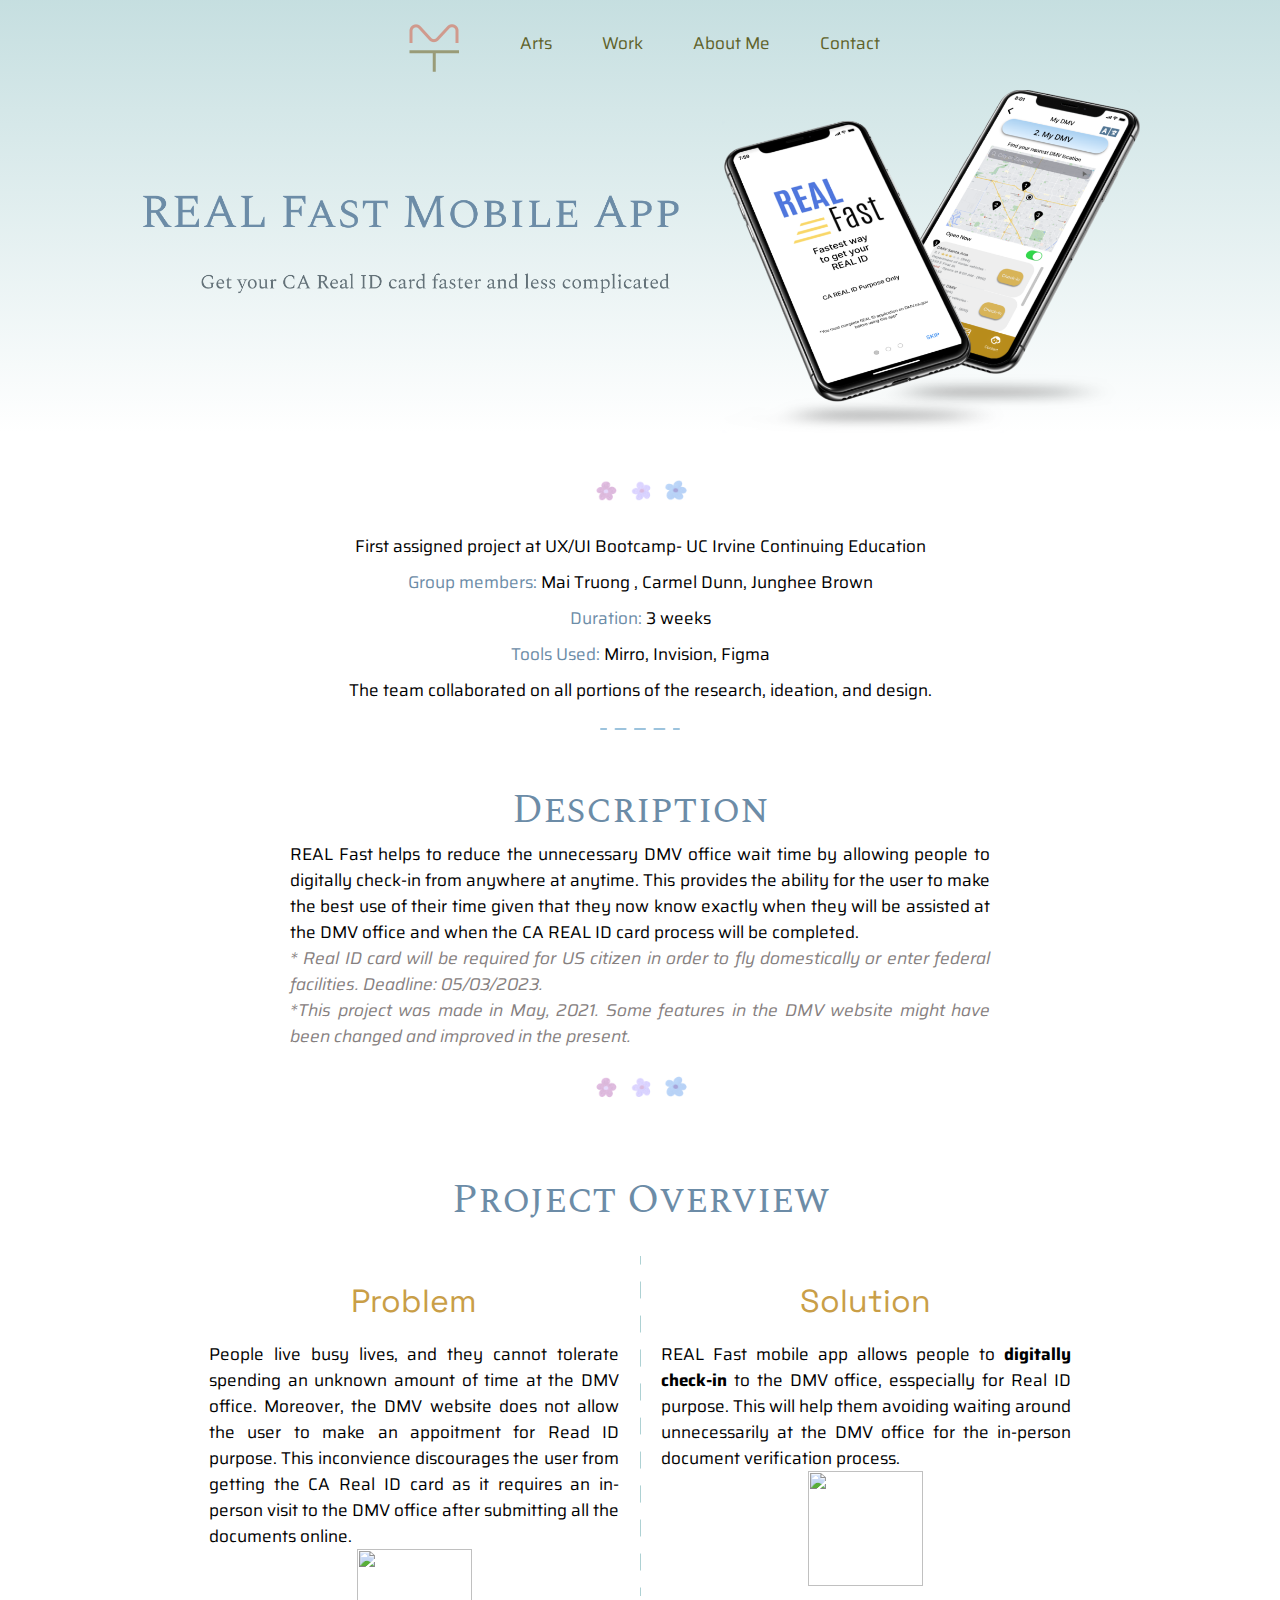
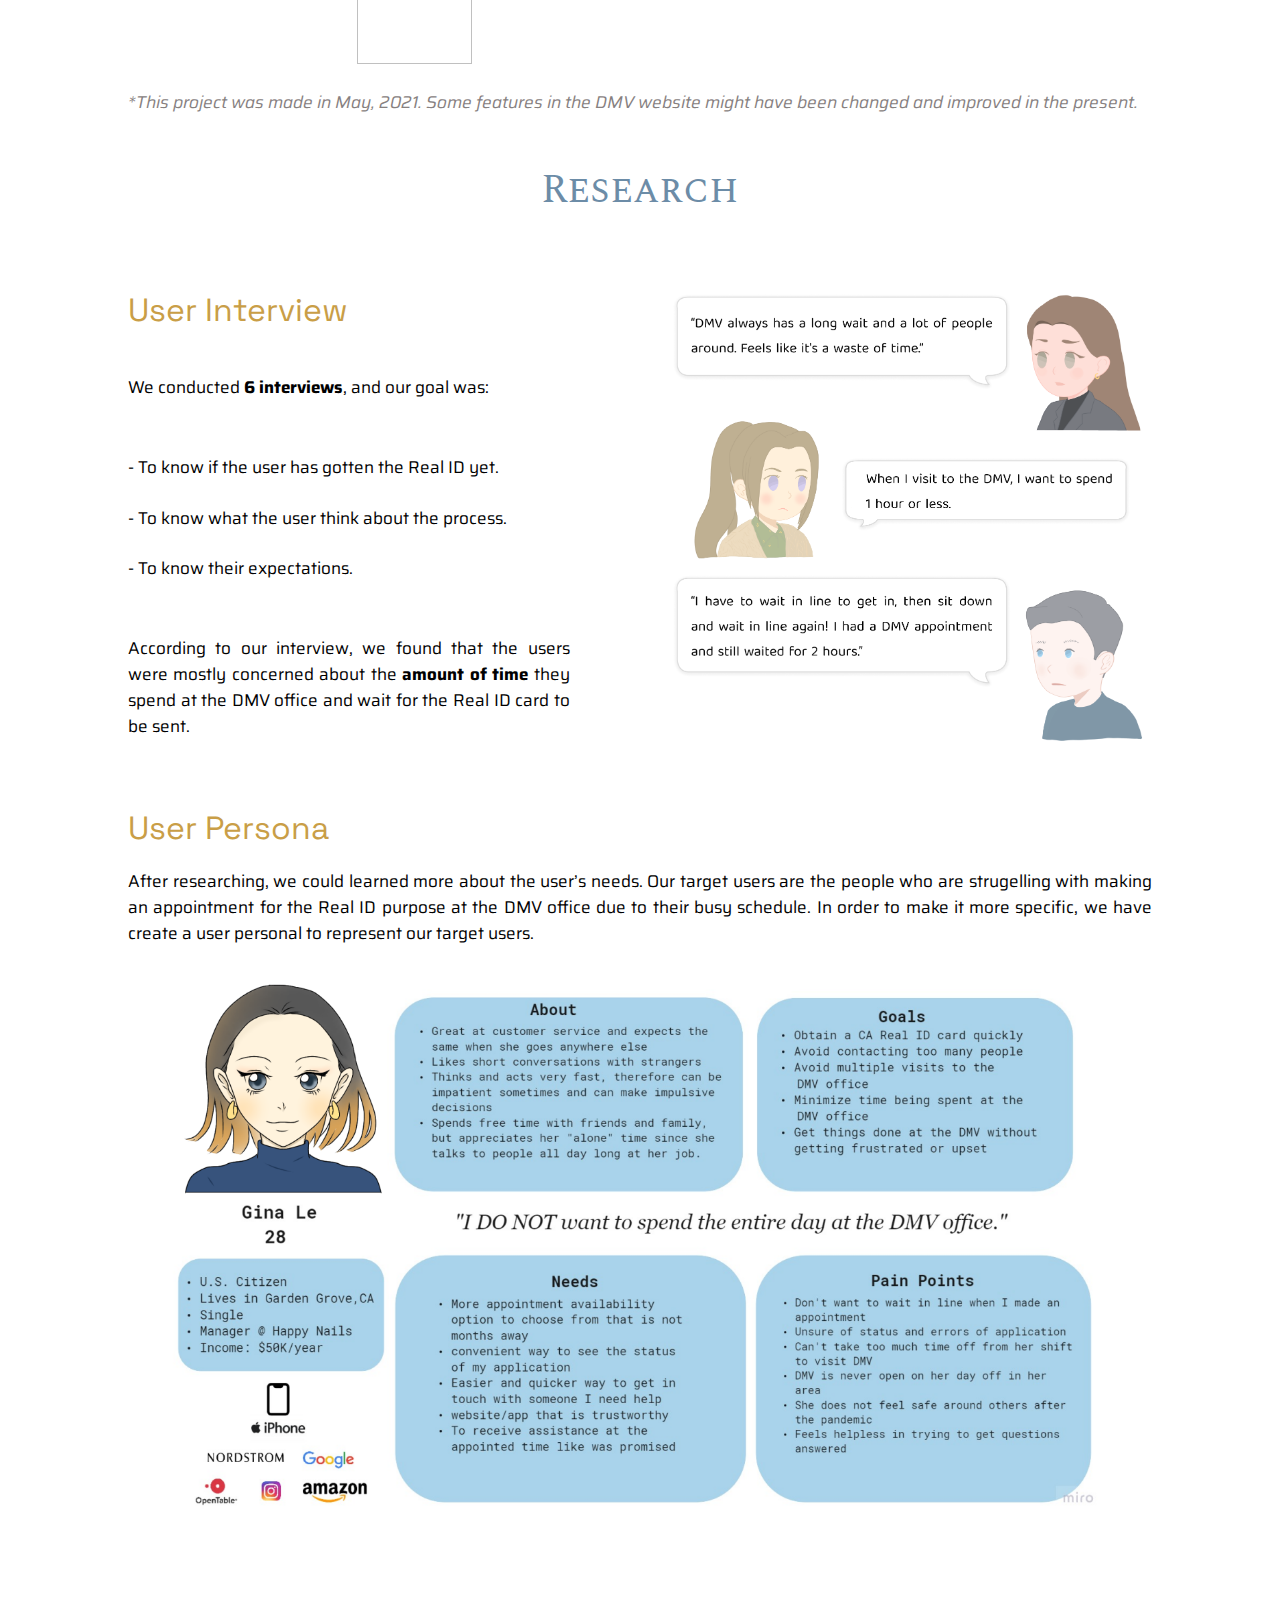
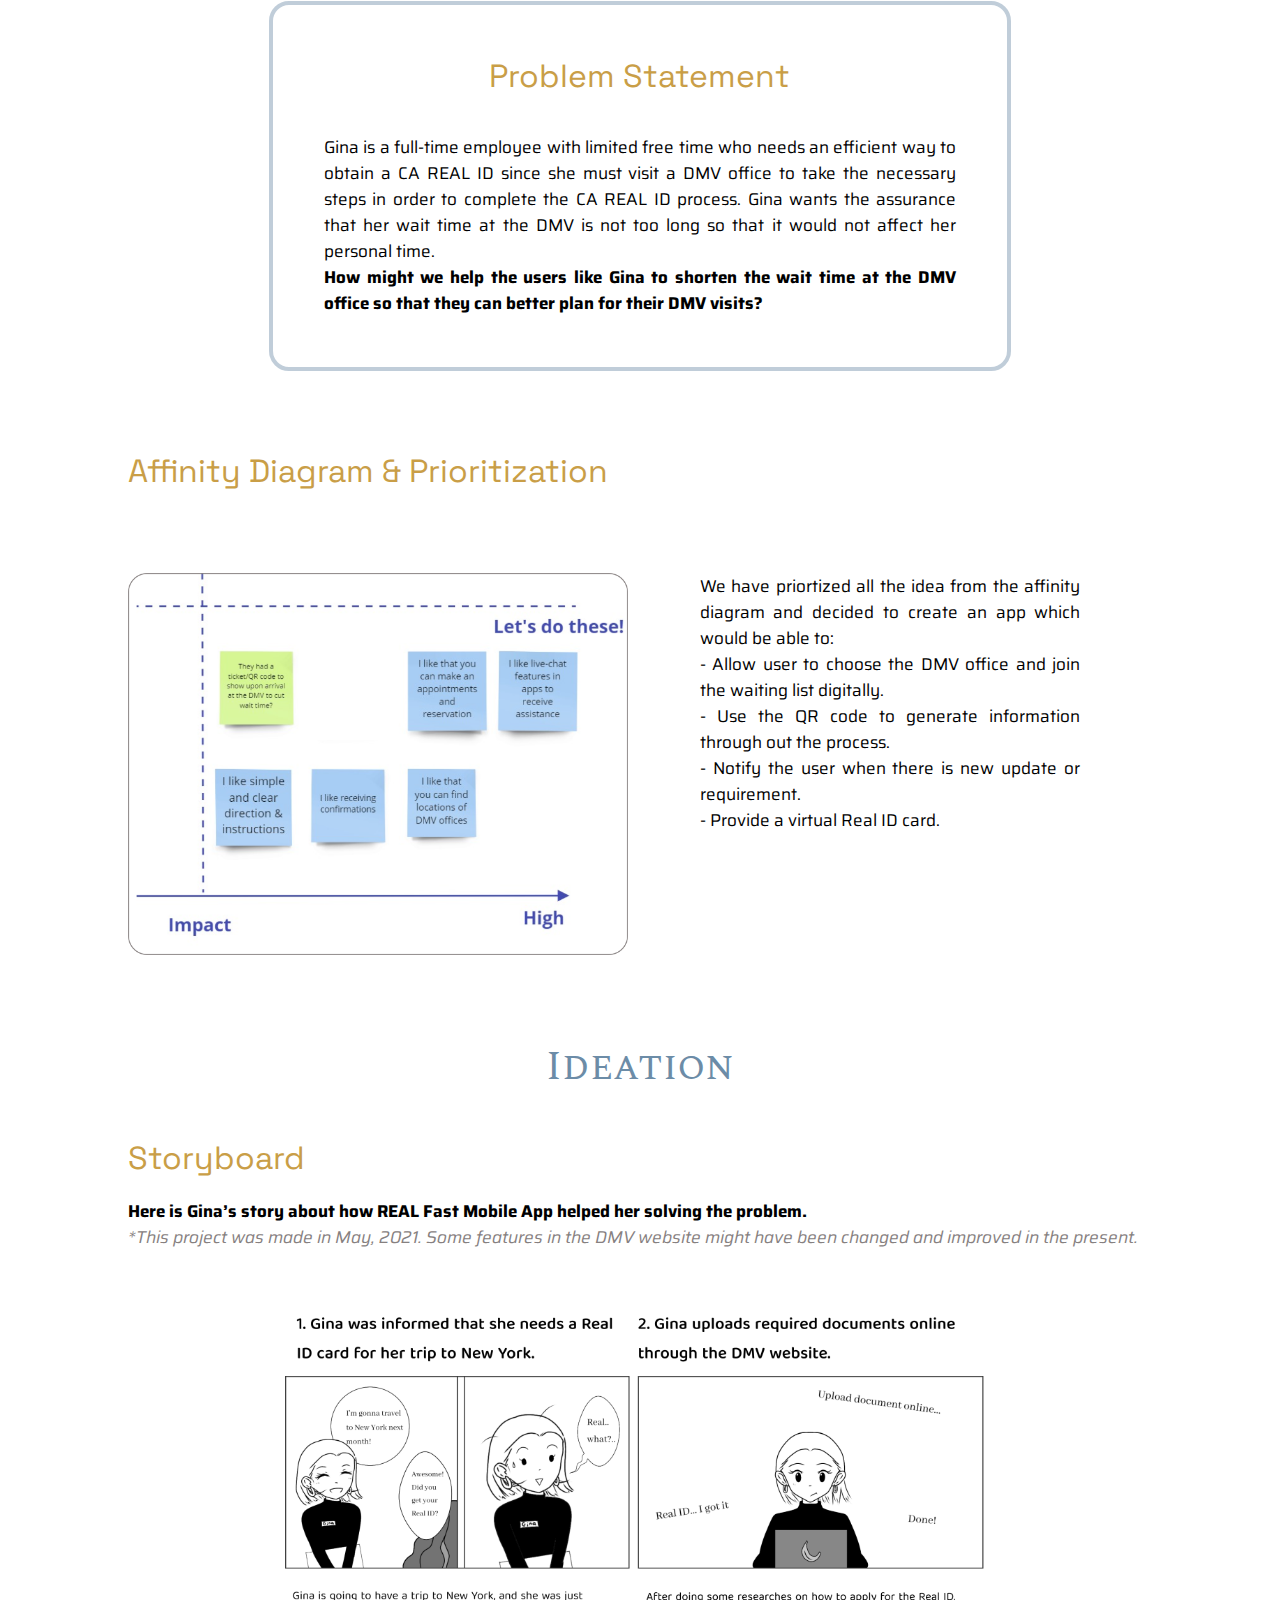
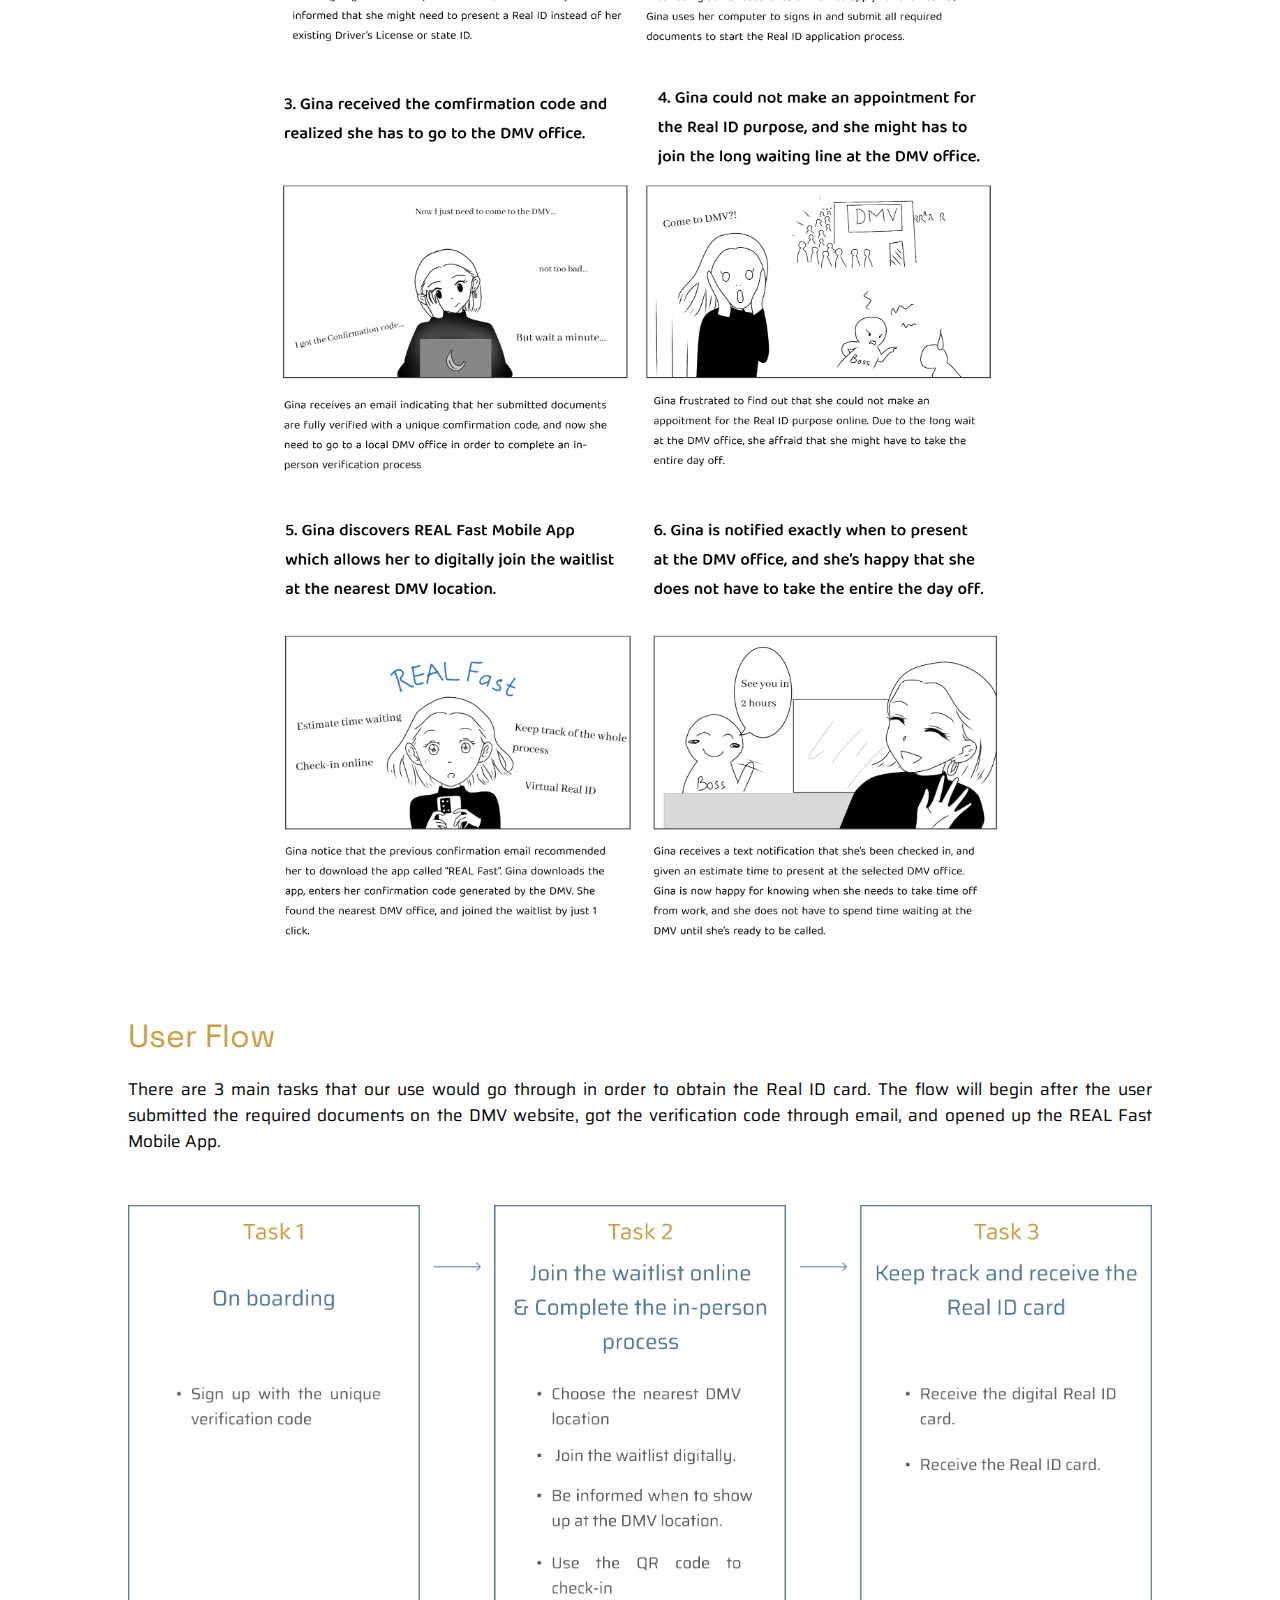
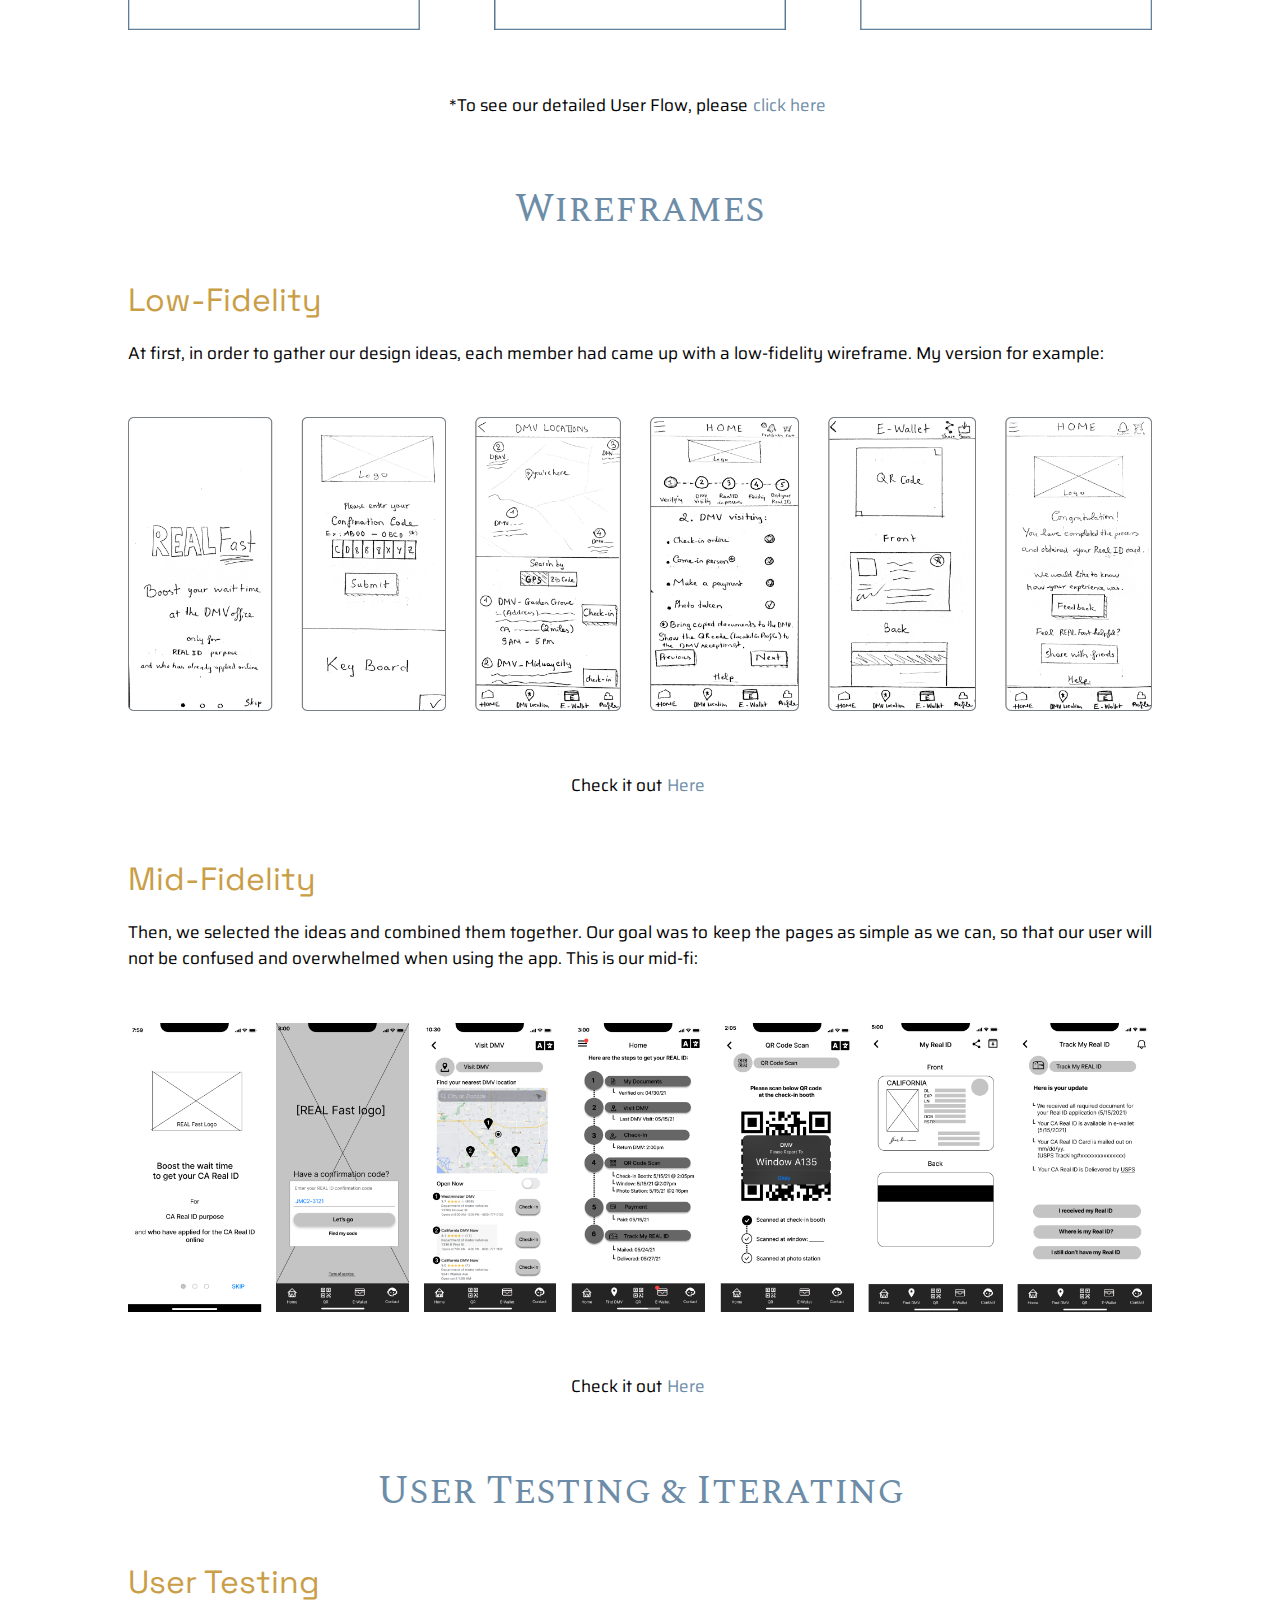
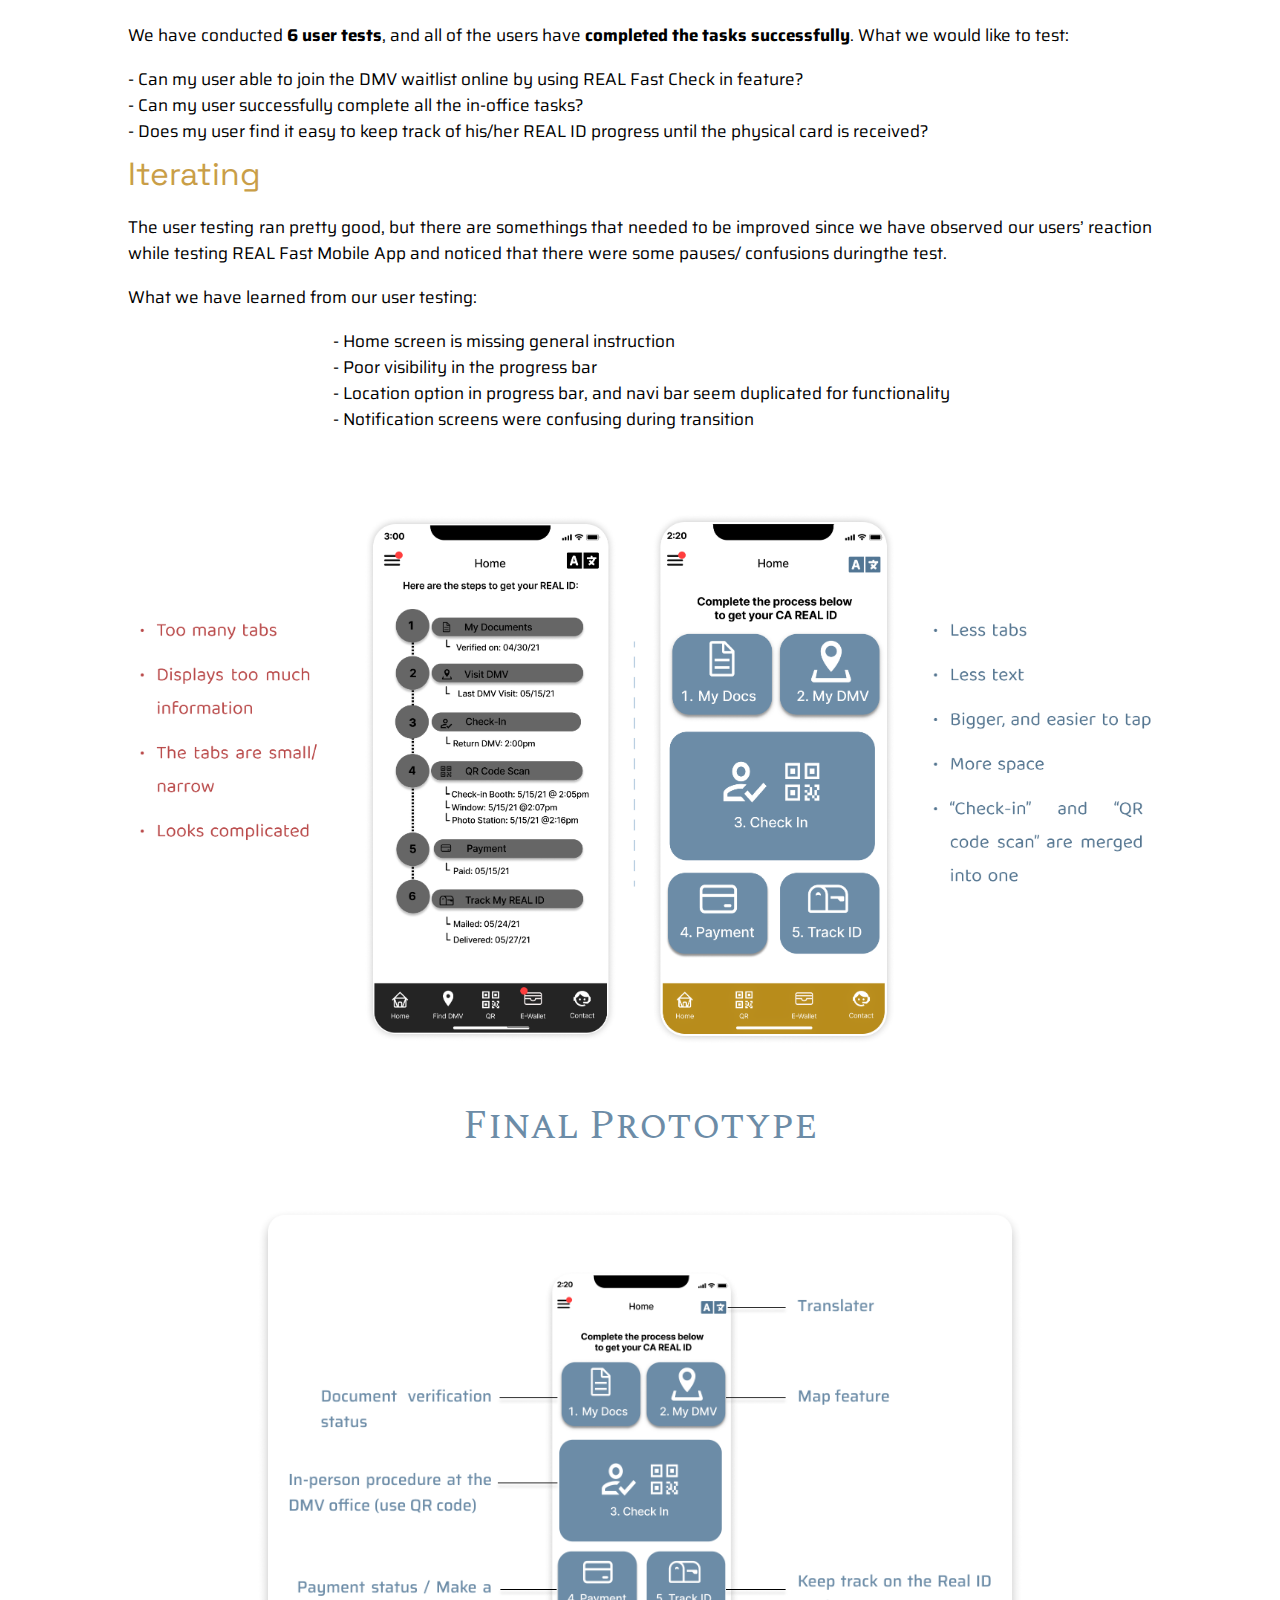
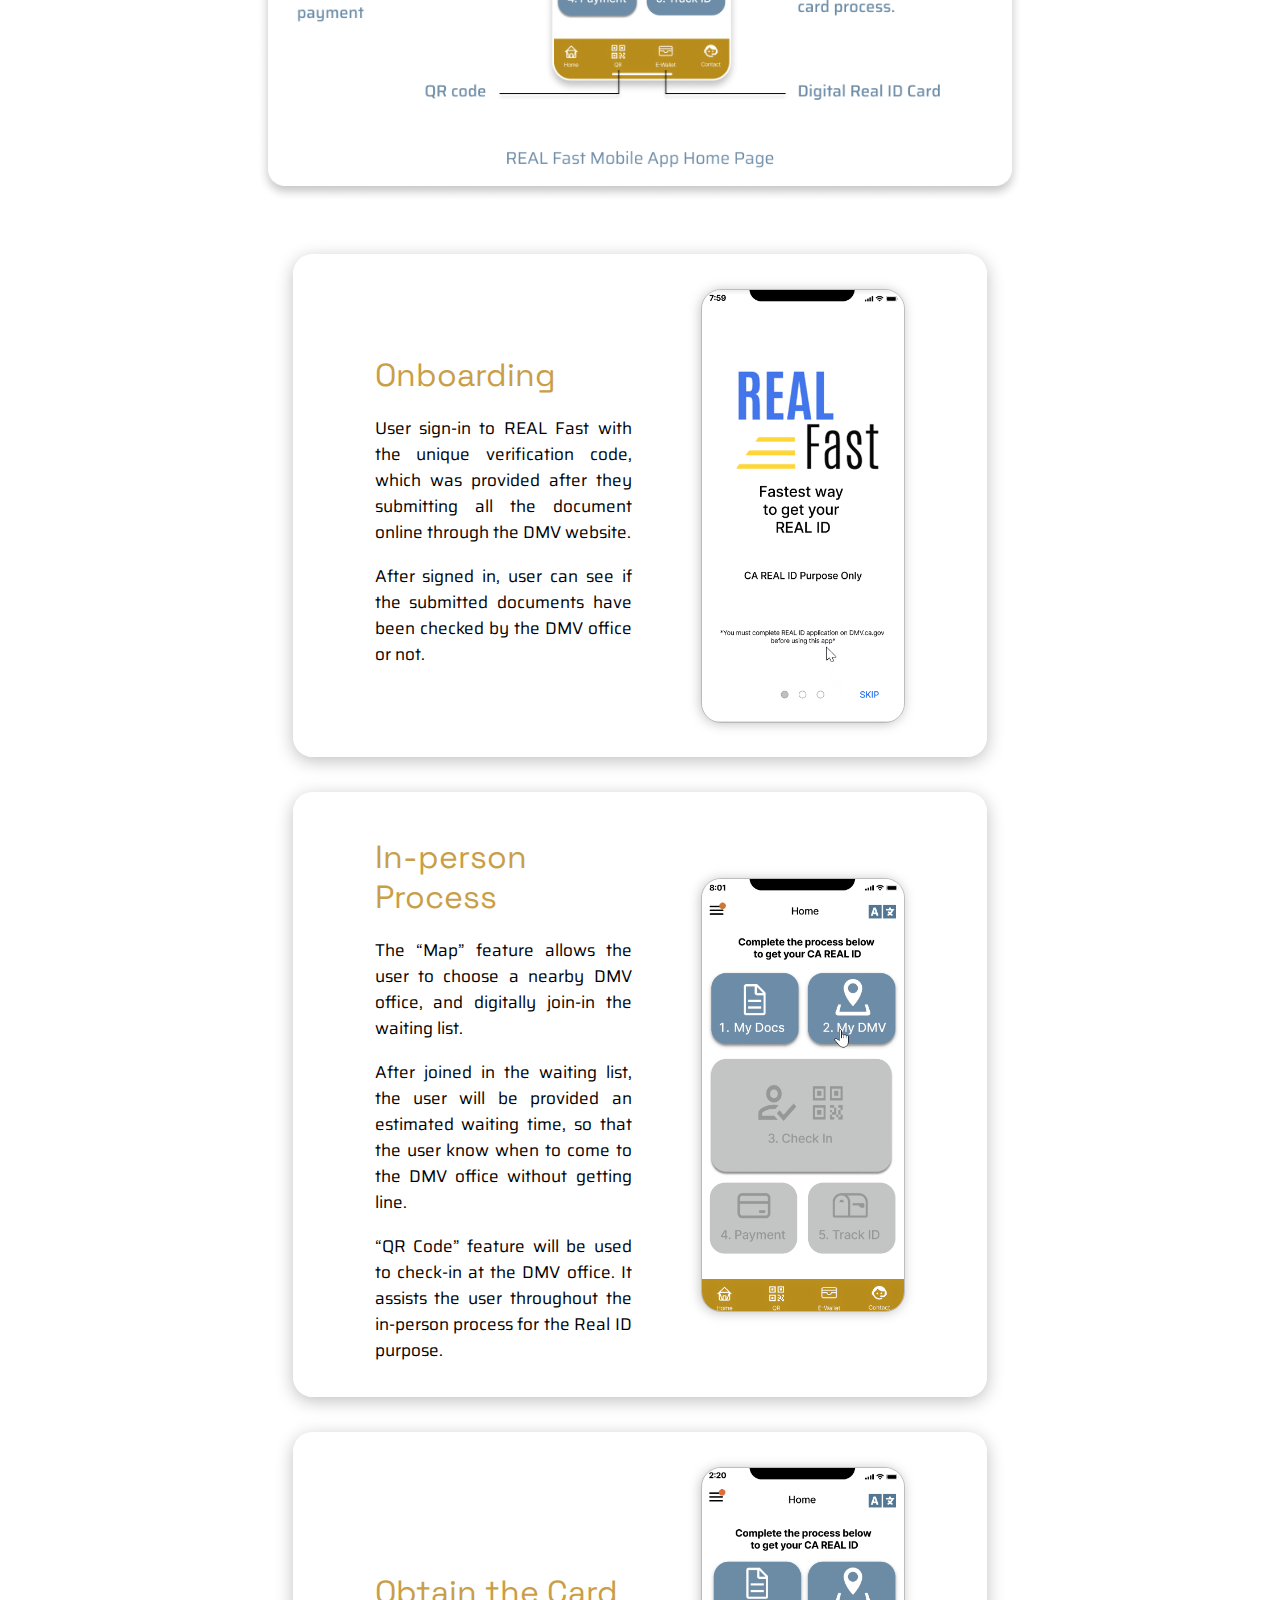
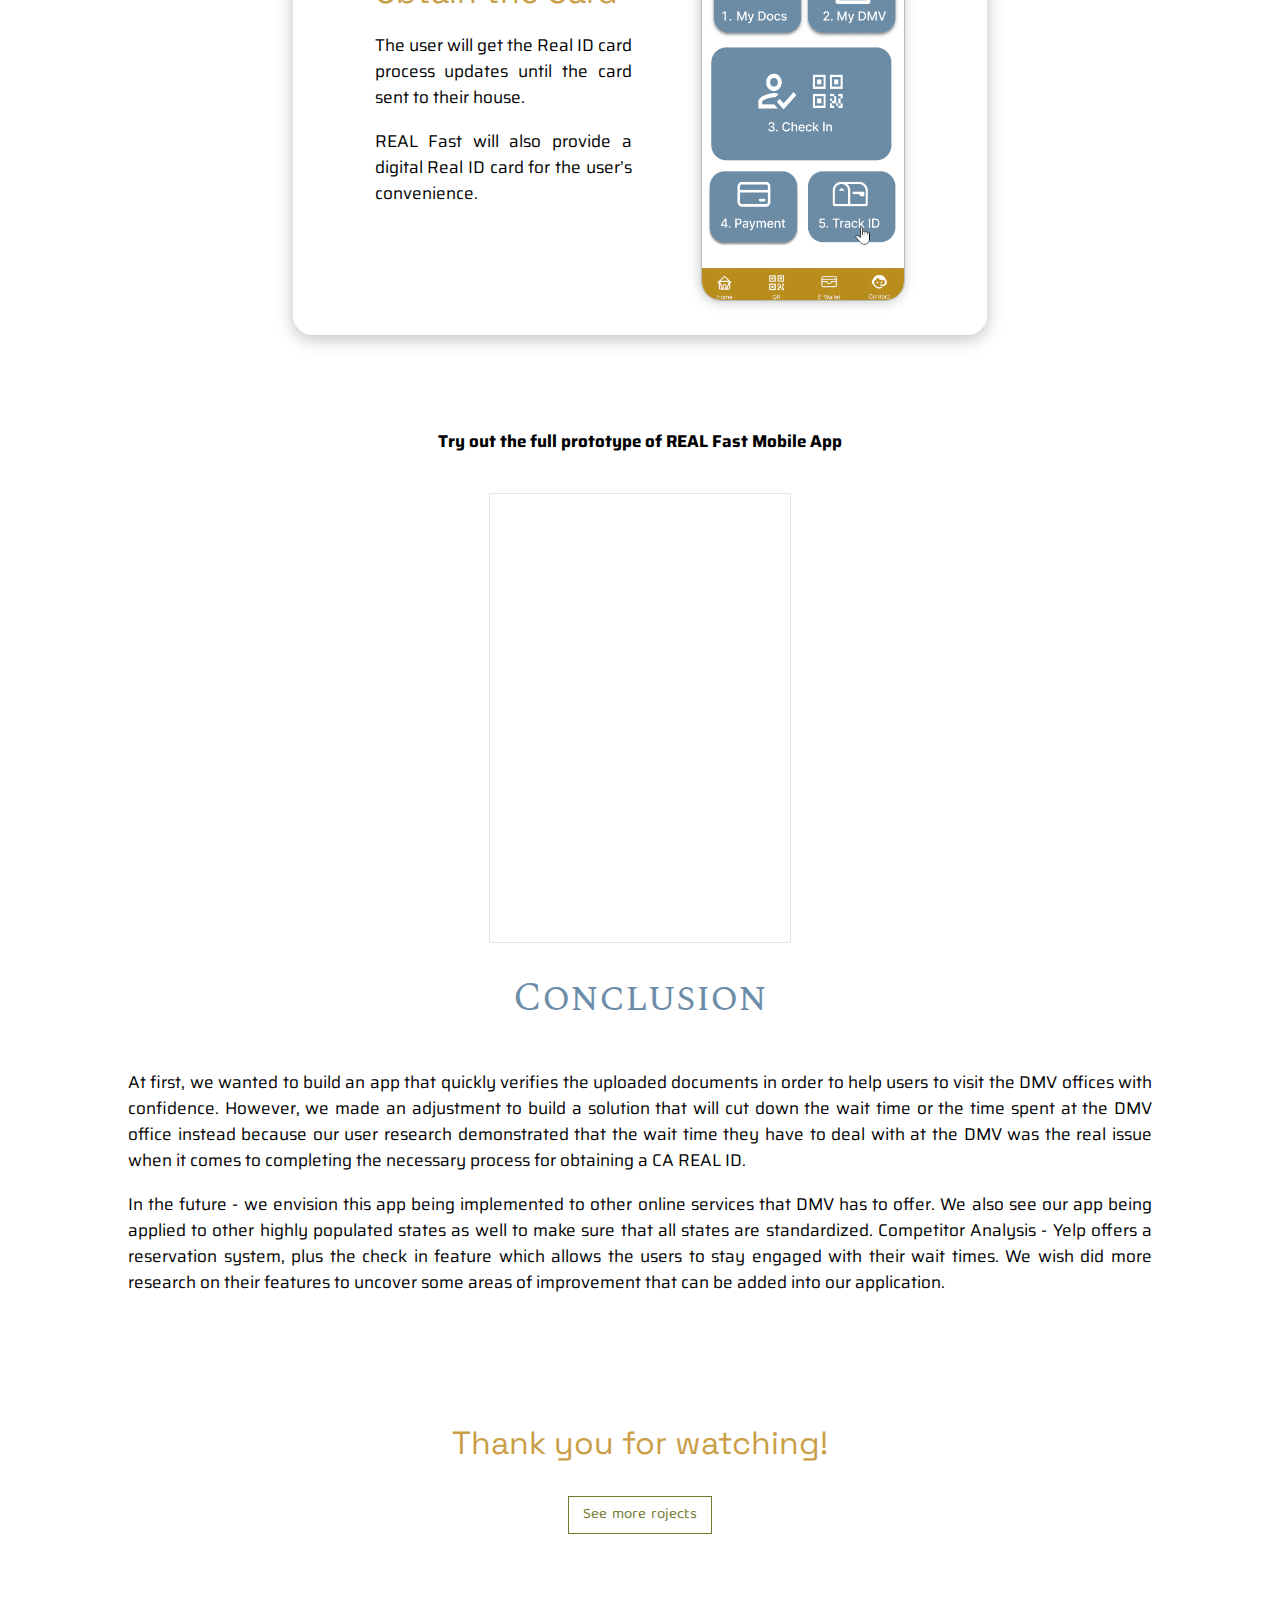
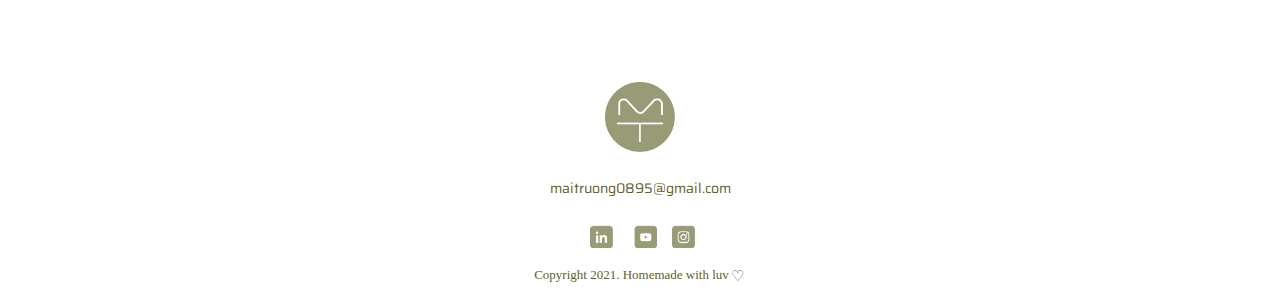
==== Untitled-1.html @ f7dcd9ad "testing" ====
<!DOCTYPE html!>
<html>
    <head>
        <title> Mai Truong's Portfolio</title>
        <link rel="stylesheet" href="style1.css">
        <link rel="preconnect" href="https://fonts.gstatic.com" crossorigin>
        <link href="https://fonts.googleapis.com/css2?family=Amatic+SC&family=Bad+Script&family=Baloo+Tamma+2&family=Cutive+Mono&family=Homemade+Apple&family=La+Belle+Aurore&family=Nothing+You+Could+Do&family=Reenie+Beanie&family=Saira&family=Space+Grotesk:wght@300&family=Spectral+SC&display=swap" 
        rel="stylesheet">
    </head>
    
    <body>
            
    <!--Header+hero section-->
    <div class="HH"> 

     
        <!--Header-->
        <div class="navBar">
        <div class="inline-block logo">
                <a href="/index.html">
                <div class="logo">
                <img class="logo1" src="images\logo1.png" alt="Home" weight="70px" height="70px">
                <img class="logo2" src="images\logo2.png"weight="70px" height="70px">
                </div>
                </a>
                <nav class="inline-block">
                    <ul class="ul"> 
                        <li><a href="#">Arts</a></li> 
                        <li><a href="#">Work</a></li> 
                        <li><a href="#">About Me</a></li>
                        <li><a href="#">Contact</a></li>
                    </ul>
                </nav>
            </div>
            </div>

        <!--Hero-->
        <div id="hero">
            <img class="h" src="/images/hh.png" style="width: 1000px; height: auto; justify-self: center; background: transparent;">
            <img class="mobileHH" src="/images/mobileHH.png">

        </div>

    </div>   
     <!--Up Button-->
            <div id="upButton">
                <img class="upButton" src="images\upButton.png" alt="Go up.">
            </div>

    <!--intro-->
    <div class="casestudyIntro">
        <img class="decoFlo" src="/images/decoflower.png">
        <p style="margin: 5px auto 5px auto;">First assigned project at UX/UI Bootcamp- UC Irvine Continuing Education           
        </p>
        <p style="margin: 5px auto;"><blue style="color:#6C8CA7 ;">Group members:</blue> Mai Truong , Carmel Dunn, Junghee Brown
        </p>
        <p style="margin: 5px auto;"><blue style="color:#6C8CA7 ;">Duration:</blue> 3 weeks
        </p>
        <p style="margin: 5px auto;"><blue style="color:#6C8CA7 ;">Tools Used:</blue> Mirro, Invision, Figma
        </p>
        <p style="margin: 5px auto;">The team collaborated on all portions of the research, ideation, and design.
        </p>

        <img src="/images/Line.png" style="width:80px; margin: 20px;">
    </div>

    <!--Description-->
    <div class="description">
        <h3>Description</h3>
        <p class="paragraph">
            REAL Fast helps to reduce the unnecessary DMV office wait time by allowing people to digitally check-in from anywhere at anytime. This provides the ability for the user to make the best use of their time given that they now know exactly when they will be assisted at the DMV office and when the CA REAL ID card process will be completed.
        </p>
        <p class="note">* Real ID card will be required for US citizen in order to fly domestically or enter federal facilities. Deadline: 05/03/2023.
        </p>
        <p class="note">*This project was made in May, 2021. Some features in the DMV website might have been changed and improved in the present.</info>
        </p>
        <img class="decoFlo" src="/images/decoflower.png">
    </div>

    <!--Overview-->
    <div class="overview">
        <h3 class="phase">Project Overview</h3>
   
        <div id="compare">
        <div class="compare">
            <h2 style="margin: 0 auto 20px auto ;">Problem</h2>
            <p style="text-align:justify ;">
            People live busy lives, and they cannot tolerate spending an unknown amount of time at the DMV office. Moreover, the DMV website does not allow the user to make an appoitment for Read ID purpose. This inconvience discourages the user from getting the CA Real ID card as it requires an in-person visit to the DMV office after submitting all the documents online.
            </p>
            <img src="" style="height: 115px;">
        </div>
        <img class="line2" src="/images/line2.png" style="height:340px ;">
        <div class="compare">
            <h2 style="margin: 0 auto 20px auto ;">Solution</h2>
            <p style="text-align:justify ;">
            REAL Fast mobile app allows people to <strong>digitally 
            check-in</strong> to the DMV office, esspecially for Real ID purpose. This will help them avoiding waiting around unnecessarily at the DMV office for the in-person document verification process.
            </p>
            <img src="" style="height: 115px;">
        </div>
        </div>
        <p class="note">*This project was made in May, 2021. Some features in the DMV website might have been changed and improved in the present.
        </p>
    </div>

    <!--Research-->
     <h3 class="phase">Research</h3>
    <div id="interview">
        <div class="interviewText">
            <h2 style="margin-top:0;">User Interview</h2>
            <p>We conducted <strong>6 interviews</strong>, and our goal was:
            </p>
            <p style="margin-top: 30px;">
                - To know if the user has gotten the Real ID yet. 
            </p>
            <p >
                - To know what the user think about the process. 
            </p>
            <p>
                - To know their expectations.
            </p>
            <p style="margin-top: 30px; text-align: justify;">
                According to our interview, we found that the users were mostly
                concerned about the <strong>amount of time</strong> they spend at the DMV office and wait for the Real ID card to be sent.
            </p>
        </div>

        <div> <img src="/images/interview.png" style="width:480px ;"></div>
    </div>

    <!--user persona-->
    <div class="persona">
    <h2>User Persona</h2>
    <p>After researching, we could learned more about the user’s needs. Our target users are the people who are strugelling with making an appointment for the Real ID purpose at the DMV office due to their busy schedule. In order to make it more specific, we have create a user personal to represent our target users.
    </p>
    <img class="gina" src="/images/persona.png" >
    </div>
    
    <!--Problem Statement-->
    <div id="statement">
    <h2 class="statement">Problem Statement</h2>
    <p>Gina is a full-time employee with limited free time who needs an efficient way to obtain a CA REAL ID  since she must visit a DMV office to take the necessary steps in order to complete the CA REAL ID process. Gina wants the assurance that her wait time at the DMV is not too long so that it would not affect her personal time.
    </p>
    <p>
        <strong>How might we help the users like Gina to shorten the wait time at the DMV office so that they can better plan for their DMV visits?</strong>
    </p>
    </div>

    <!--Diagram-->
    <div id="diagram">
    <h2>Affinity Diagram & Prioritization</h2>
        <div class="diagram">
            <img class="diagramImg" src="/images/diagram.png" alt="Prioritization Diagram">
            <div class="diagramText">
                <p>
                    We have priortized all the idea from the affinity diagram and decided to create an app which would be able to:
                </p>
                <p>- Allow user to choose the DMV office and join the waiting list digitally.</p>
                <p>- Use the QR code to  generate information through out the process.</p>
                <p>- Notify the user when there is new update or requirement. </p>
                <p>- Provide a virtual  Real ID card.</p>
            </div>
        </div>
    </div>

    <!--Ideation-->
    <h3 class="phase">Ideation</h3>
    <div id="storyboard">
        <h2>Storyboard</h2>
        <p>
            <strong>Here is Gina’s story about how REAL Fast Mobile App helped her solving the problem.</strong>
        </p>
        <p class="note">
            *This project was made in May, 2021. Some features in the DMV website might have been changed and improved in the present.
        </p>
        <img class="story" src="/images/story.png" alt="Gina's Story">
    </div>

    <!--User Flow-->
    <div id="storyboard">
        <h2>User Flow</h2>
        <p>There are 3 main tasks that our use would go through in order to obtain the Real ID card. The flow will begin after the user submitted the required documents on the DMV website, got the verification code through email, and opened up the REAL Fast Mobile App.
        </p>
        <img class="task" src="/images/flow.png" alt="Tasks">
        <p class="links">*To see our detailed User Flow, please <a href="https://miro.com/app/board/o9J_lCXrWco=/?moveToWidget=3074457359852179757&cot=14">
            click here</a></p>
    </div>

    <!--Wireframes-->
    <h3 class="phase">Wireframes</h3>
    <div id="storyboard">
    <h2>Low-Fidelity</h2>
        <p>
        At first, in order to gather our design ideas, each member had came up with a low-fidelity wireframe. My version for example: 
        </p>
        <img class="task" src="/images/sketch.png" alt="Lo-fi">
        <p class="links">Check it out <a href="https://maitruong31257.invisionapp.com/console/share/7B2O3LRDJX/657935210">
        Here</a></p>

    <h2>Mid-Fidelity</h2>
        <p>Then, we selected the ideas and combined them together. Our goal was to keep the pages as simple as we can, so that our user will not be confused and overwhelmed when using the app. This is our mid-fi: 
        </p>
        <img class="task" src="/images/lo-fi.png" alt="mid-fi">
        <p class="links">Check it out <a href="https://www.figma.com/proto/GdbHP4AUUOaG1iRHPOCnAV/REAL-Fast-Wireframe---Group-Project?page-id=0%3A1&node-id=204%3A5&viewport=-1027%2C-374%2C0.13&scaling=scale-down&starting-point-node-id=23%3A7469">
        Here</a></p>
    </div>

    <!--User Testing-->
    <h3 class="phase">User Testing & Iterating</h3>
    <div id="storyboard">
        <h2>User Testing</h2>
        <P>
            We have conducted <strong>6 user tests</strong>, and all of the users have <strong>completed the tasks successfully</strong>. 
            What we would like to test:
        </P>
        <br>
        <p>- Can my user able to join the DMV waitlist online by using REAL Fast Check in feature? </p>
        <p>- Can my user successfully complete all the in-office tasks?</p>
        <p>- Does my user find it easy to keep track of his/her REAL ID progress until the physical card is received?</p>
       
        <h2>Iterating</h2>
           
            <p>The user testing ran pretty good, but there are somethings that needed to be improved since we have observed our users’  reaction while testing REAL Fast Mobile App and noticed that there were some pauses/ confusions duringthe test. </p>
            <br>
            <p>What we have learned from our user testing:</p>    
            <br>
             <div class="testList">
            <p>- Home screen is missing general instruction</p>
            <p>- Poor visibility in the progress bar</p>
            <p>- Location option in progress bar, and navi bar seem duplicated for functionality</p>
            <p>- Notification screens were confusing during transition</p>
           </div>
            <img class="task" src="/images/iterate.png" alt="Iterated"> 
        
    </div>

    <!--Final Prototype-->
    <h3 class="phase">Final Prototype</h3>
    <div id="storyboard">
    <img class="task" src="/images/homepage.png" alt="Homepage Analysis" style="width:75%;">
    </div>

    <section id="hifiGrid">

        <div class="gridItem">
            <div class="gifText">
                <h2>Onboarding</h2>
                <p>User sign-in to REAL Fast with the unique verification code, which was provided after they submitting all the document online through the DMV website.</p>
                   <br> 
                <p>After signed in, user can see if the submitted documents have been checked by the DMV office or not. </p>
            </div>
            <img class="gifs" src="/images/onboarding.gif" style="height:434px;">
        </div>

        <div class="gridItem">
                <div class="gifText">
                    <h2>In-person Process</h2>
                    <p>The “Map” feature allows the user to choose a nearby DMV office, and digitally join-in the waiting list.</p>
                       <br> 
                    <p>After joined in the waiting list, the user will be provided an estimated waiting time, so that the user know when to come to the DMV office without getting line.</p>
                       <br>
                    <p>“QR Code” feature will be used to check-in at the DMV office. It assists the user throughout the in-person process for the Real ID purpose.</p>
                </div>
                <img class="gifs" src="/images/gif2.gif" style="height:434px;">
        </div>

            <div class="gridItem">
                    <div class="gifText">
                        <h2>Obtain the Card</h2>
                        <p>The user will get the Real ID card process updates until the card sent to their house.</p>
                           <br> 
                        <p>REAL Fast will also provide a digital Real ID card for the user’s convenience. </p>
                    </div>
                    <img class="gifs" src="/images/gif3.gif" style="height:434px;">
            </div>
        

    </section>    
    
    <div class="embeded">
    <p style="margin:3% auto;"><strong>Try out the full prototype of REAL Fast Mobile App</strong></p>    
    <iframe class="embed" src="https://www.figma.com/embed?embed_host=share&url=https%3A%2F%2Fwww.figma.com%2Fproto%2Fi2ZltCCnIkmdDfSjBbnNtP%2Fcase-study-prototype%3Fpage-id%3D0%253A1%26node-id%3D1%253A448%26viewport%3D2006%252C520%252C0.25%26scaling%3Dscale-down%26starting-point-node-id%3D1%253A448" allowfullscreen></iframe>
   </div>
    
   <!--conclusion-->

    <h3 class="phase">Conclusion</h3>
    <div id="storyboard">
        <p>At first, we wanted to build an app that quickly verifies the uploaded documents in order to help users to visit the DMV offices with confidence. However, we made an adjustment to build a solution that will cut down the wait time or the time spent at the DMV office instead because our user research demonstrated that the wait time they have to deal with at the DMV was the real issue when it comes to completing the necessary process for obtaining a CA REAL ID.  
        </p>
        <br>
        <p>In the future - we envision this app being implemented to other online services that DMV has to offer.  We also see our app being applied to other highly populated states as well to make sure that all states are standardized.
            Competitor Analysis - Yelp offers a reservation system, plus the check in feature which allows the users to stay engaged with their wait times. We wish did more research on their features to uncover some areas of improvement that can be added into our application.
        </p>
    </div>
    
    <!--Thanks-->
    <p class="thank">Thank you for watching! </p>
    <div class="seemore">
        <a href="#">
            <button type="button" class="resume" >See more rojects</button>
        </a>
    </div>
    <!---->
    <!---->
    <!---->
    <!---->


    <!--Footer-->
    <footer>
        <div id="footer">
                <img src="/images/footerLogo.png" alt="Home" 
                style="width: 70px; height: 70px; margin: 1% auto;">
                
                    <p style=" font-family: 'Saira'; font-style: normal; font-weight: 400; font-size: 14px;
                    color: #5E6129; margin: 1% auto;"> 
                    <a class="email" href="mailto:maitruong0895@gamil.com">
                        maitruong0895@gmail.com
                    </a>
                    </p>
                
                <div class="socialApp">
                    <a href="https://www.linkedin.com/in/maitruong-08/">
                        <img src="/images/linkedin.png" alt="My Linkedin" style=" width: 23px;
                    height: 23px;">
                    </a>
                    <img src="/images/youtube.png" alt="My Youtube"style=" width: 23px;
                    height: 23px;">
                    <img src="/images/instagram.png" alt="My Instagram"style=" width: 23px;
                    height: 23px; ">
                </div>
        
                <div class="copyright">
                <p style="font-family: 'Merriweather';font-style: normal; font-weight: 400;font-size: 13px;line-height: 14px;
                color: #5E6129; margin:1% auto;">
                Copyright 2021. Homemade with luv</p>
                <i style="font-size:15px; color:#5E6129; margin:2px;" class="fa">&#x2661;</i>
                </div>
        </div>
            </footer>
                <script src="https://code.jquery.com/jquery-3.4.1.min.js"></script>
        <script src="./js"></script>
            </body>
            <link rel="stylesheet" href="https://cdnjs.cloudflare.com/ajax/libs/font-awesome/4.7.0/css/font-awesome.min.css">
        </html>
---- style1.css ----
html{scroll-behavior: smooth;}
* {
    box-sizing: border-box;
    margin: 0;
    padding: 0;
}
h5{
    font-family: 'Spectral SC', serif;
    font-size: 28px ;
    color: #5E6129;
    font-weight: 500;
}
h6{
    font-family: 'Saira', sans-serif;
    font-size: 17px;
    font-weight: 600;
    color: #5E6129;
    padding: 5px;
}
h2{
    font-family: 'Space Grotesk';
    font-style: normal;
    font-weight: 400;
    font-size: 32px;
    color: #C99E47;
    margin-bottom: 20px;
    margin-top: 10px;
}
h3{
    font-family: 'Spectral SC';
    font-style: normal;
    font-weight: 400;
    font-size: 40px;
    color: #6C8CA7;
}
p{
    font-family: 'Saira';
    font-size: 17px;
    color: #000;
}
.note{
    font-family: 'Saira';
    font-style: italic;
    font-weight: 400; 
    font-size: 17px; 
    color: #868080;
}
/*Logo on hover*/
.logo{
    padding: 0 20px;
}
.logo1{
    position: absolute;
}
.logo1:hover{
    display: none;
    opacity: 0;
}
.logo2{
    position: relative;
    width: auto;
    opacity: 0%;
}
.logo2:hover{
    opacity: 100%;
    transition: ease 0.3s;
    cursor: pointer;
}
/* Website Nav Bar*/

.inline-block a {
    list-style: none;
    text-decoration: none;
    color:#5E6129;
}
li{
    list-style: none;
    text-decoration: none;
    color:#5E6129;
}
.inline-block a:hover {
    color: #DFA123;
    text-decoration: underline;
    transition: ease 0.2s;
}

.inline-block.logo {
    display: flex;
    align-items: center;
    justify-content: center;
    padding: 10px 0;
}
ul.ul{
    display: flex;
}
.ul li{
    padding: 0 20px;
    font-family: 'Baloo Tamma 2';
    font-size: 19px;
    font-weight: normal;

}
a{
    font-family: 'Saira';
    font-style: normal;
    font-weight: 400;
    font-size: 17px;
    color: #6C8CA7;
    text-decoration: none;
    margin: 0 5px;
}
a:hover{
    text-decoration: underline;
}
/*Up button*/
#upButton{
    display: none;
    opacity: 80%;
    z-index: 1;
    position: fixed;
    right: 50px;
    bottom: 25%;
    height: 100px; 
    width:auto;
}
.upButton{
    width: 100px;
}
#upButton:hover{
    filter: drop-shadow(0px -1px 7px rgba(198, 177, 177, 0.3));
    opacity: 100%;
    transform: ease 0.7s;
    cursor:pointer;
}

/*hero*/

.hh{
    width: auto;
    height: auto;
/* ombrecasestudy */
    background: linear-gradient(180deg, rgba(173, 209, 211, 0.7) 0%, rgba(217, 217, 217, 0) 100%);
}
#hero{
    display: flex;
    justify-content: center;
}
.h{
    width: 1000px; 
    height: auto; 
    justify-self: center; 
    background: transparent;
}
.mobileHH{
    display: none;
}
/*Case study intro*/
.casestudyIntro{
    margin: 20px auto;
    width: 700px;
    display: flex;
    flex-direction: column;
    justify-content: center;
    align-items: center;
    text-align: center;
    font-family: 'Saira';
    font-size: 14px;

}

.decoFlo{
    width: 130px;
    margin: 20px auto;
}

.phase{
    margin: 25px 10%;
    display: flex;
    justify-content: center;
}
/*Description*/
.description{
    margin: 30px auto;
    display: flex;
    flex-flow: column;
    justify-content: center;
    align-items: center;
    width: 700px;
    text-align: justify;
}

/*Overview*/
.overview{
    margin: 45px 10%;
}

#compare{
    display: flex;
    flex-direction: row;
    justify-content: center;

}
.compare{
    display: flex;
    flex-flow: column;
    align-items: center;
    margin: 25px 2%;
    width: 410px;
}

/*Interview*/
#interview{
    display: flex;
    flex-direction: row;
    margin: 45px 10%;
}
.interviewText{
    display: flex;
    flex-direction: column;
    justify-content: space-evenly;
    margin-right: 10%;
    
}

/*persona*/
.persona{
    margin: 20px 10%;
    text-align: justify;
}
.gina{
    width: 950px;
    margin: 30px auto;
    display: flex;
}
/* Problem statement*/
#statement{
    border: 4px solid #6c8ca76e;
    text-align: justify;
    width: 58%;
    padding: 4%;
    margin: 80px auto;
    border-radius: 20px;
}
.statement{
    margin: 0 auto 6% auto;
    display:flex; 
    align-items:center;
    justify-content: center;
}

/*Diagram*/
#diagram{
    margin: 40px 10%;
}
.diagram{
    display: flex;
    flex-flow: row;
    margin: 8% auto;
}
.diagramImg{
    width:500px;
}
.diagramText{
    margin: 0 7%; 
    text-align: justify;
}

/*storyboard*/
#storyboard{
    margin: 40px 10%;
    text-align: justify;
}
.story{
    margin: 6% auto;
    width: 714px;
    justify-content: center;
    display: flex;
}
/*User Flow*/
.task{
    display: flex;
    width: 100%;
    margin: 5% auto;
}
.links{
    display: flex;
    margin: 6% auto;
    align-items: center;
    justify-content: center;
}
/*Wireframes*/
.testList{
    margin-left: 20%;
    margin-bottom: 8%;
}
/*Prototype*/
#hifiGrid{
    display: grid;
    justify-content: center;
}
.gridItem{
    width: 694px;
    height: auto;
    background: rgba(255, 255, 255, 0.8);
    box-shadow: 0px 4px 17px rgba(0, 0, 0, 0.25);
    border-radius: 20px;
    display: flex;
    flex-direction: row;
    justify-content: center;
    align-items: center;
    margin-bottom: 5%;
}

.gifs{
    margin: 5%;
    border: 0.7px solid rgba(151, 151, 151, 0.5);
    filter: drop-shadow(-1px 1px 6px rgba(0, 0, 0, 0.25));
    border-radius: 20px;
}

.gifText{
    width: 257px;
    text-align: justify;
    margin: 5%;
}


.embed{
    border: 1px solid rgba(0, 0, 0, 0.1); 
    width:fit-content;
    height:450; 
}
.embeded{
    display: flex;
    flex-flow: column;
    justify-content: center;
    align-items: center;
    margin: 20px auto;
}

/*Thanks*/

.thank{
    font-family: 'Space Grotesk';
    font-style: normal;
    font-weight: 400;
    font-size: 32px;
    text-align: justify;
    color: #C99E47;
    margin: 10% auto 2% auto;
    display: flex;
    justify-content: center;
}
.seemore{
    display: flex;
    justify-content: center;
}
.resume{
    width: 144px;
    height: 38px;
    background-color: transparent;
    border: 1px solid #767A31;
    font-family: 'Baloo Tamma 2';
    font-style: normal;
    font-weight: 400;
    font-size: 15px;
    color: #767A31;
    margin: 5% 0;
    cursor: pointer;
}

/**/
/**/
/*Responsive screen*/
@media only screen and (max-width:768px){
   #upButton{
    left: 30px;
    bottom: 10%;
    width: fit-content
   }
   .upButton{
    width: 80px;
   }
   a{
    font-size: 12px;
   }
    .h{
    display: none;
   }
   .mobileHH{
    display: block;
    width: 400px;
    height: auto;
    background: transparent;
    justify-self: center;
   }
   .casestudyIntro{
    width: auto;
    }
    p{
        font-size: 12px;
    }
    .description{
        width: auto;
        margin: 20px 10%;
    }
    #interview{
        display: flex;
        flex-direction: column;
        align-items: center;
    }
    .interviewText{
        margin: auto;
    }
    #compare{
        display: flex;
        flex-flow: column;
    }
    .line2{
        display: none;
    }
    .note{
        width: auto;
        margin: 2px auto;
        font-size: 12px;
    }
    .gina{
        width: 500px;
        margin: 30px auto;
        display: flex;
    }
    #statement{
    width: 80%;
    padding:6%;
}
    .diagramImg{
    width:300;
}
    .diagram{
        display: flex;
        flex-flow: column;
        align-items: center;
    }
    .diagramText{
        margin: 7%; 
        text-align:center;
    }
    .story{
        width: 480px;
    }
   
    .testList{
        margin-left: 10%;
    }
    .gifs{
        height: 234px;
    }
    .gridItem{
        flex-direction: column;
        width: 350px;
    }
 }
 
/*Footer*/
#footer{
    display: flex;
    flex-direction: column;
    align-items: center;
    margin-top: 10%;
}
.socialApp{
   display: flex;
   flex-direction: row;
   justify-content: space-between;
   width: 110px;
   margin: 1% auto;
}
.email{
    text-decoration: none;
    font-family: 'Saira'; 
    font-style: normal; 
    font-weight: 400; 
    font-size: 14px;
    color: #5E6129; 
    margin: 1% auto;
}
.display{
    width: 310px;
    height: auto;
}
.copyright{
    display: flex;
    flex-direction: row;
    justify-content: center;
    margin: 5px;
}
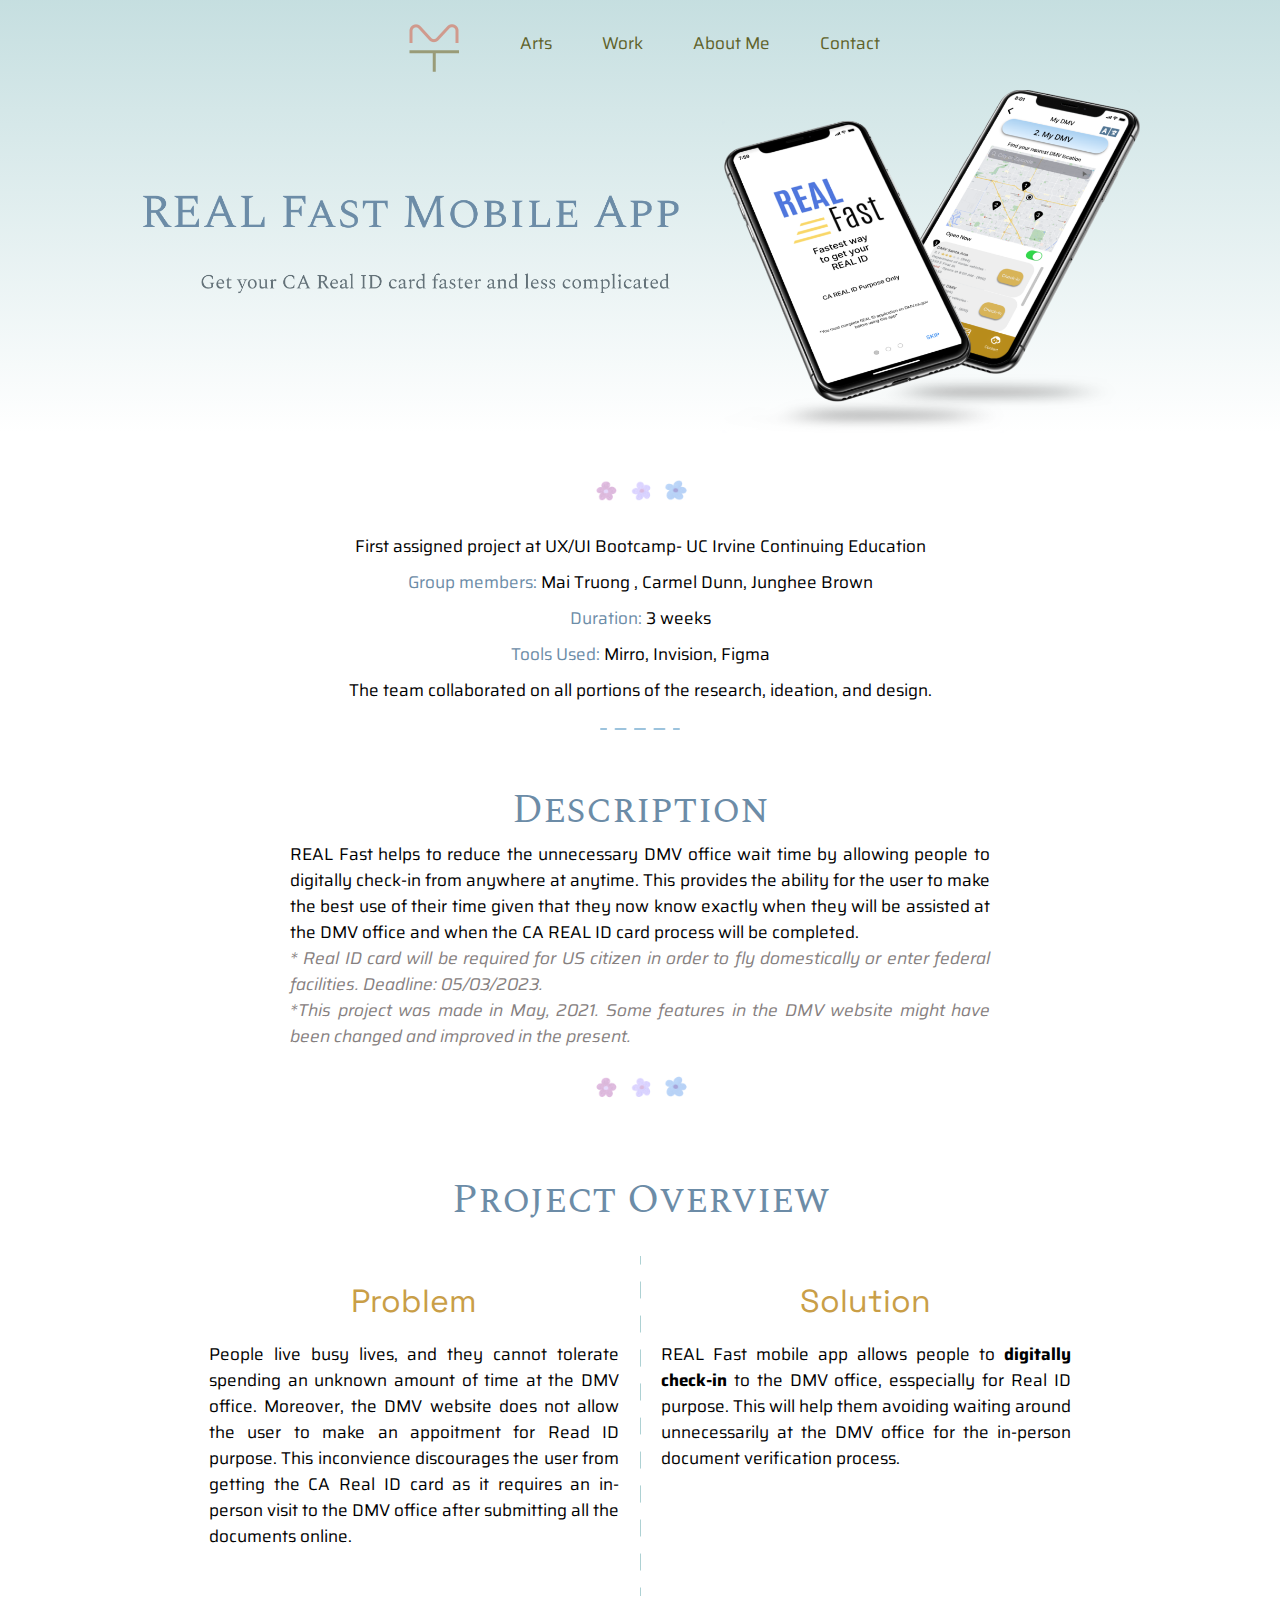
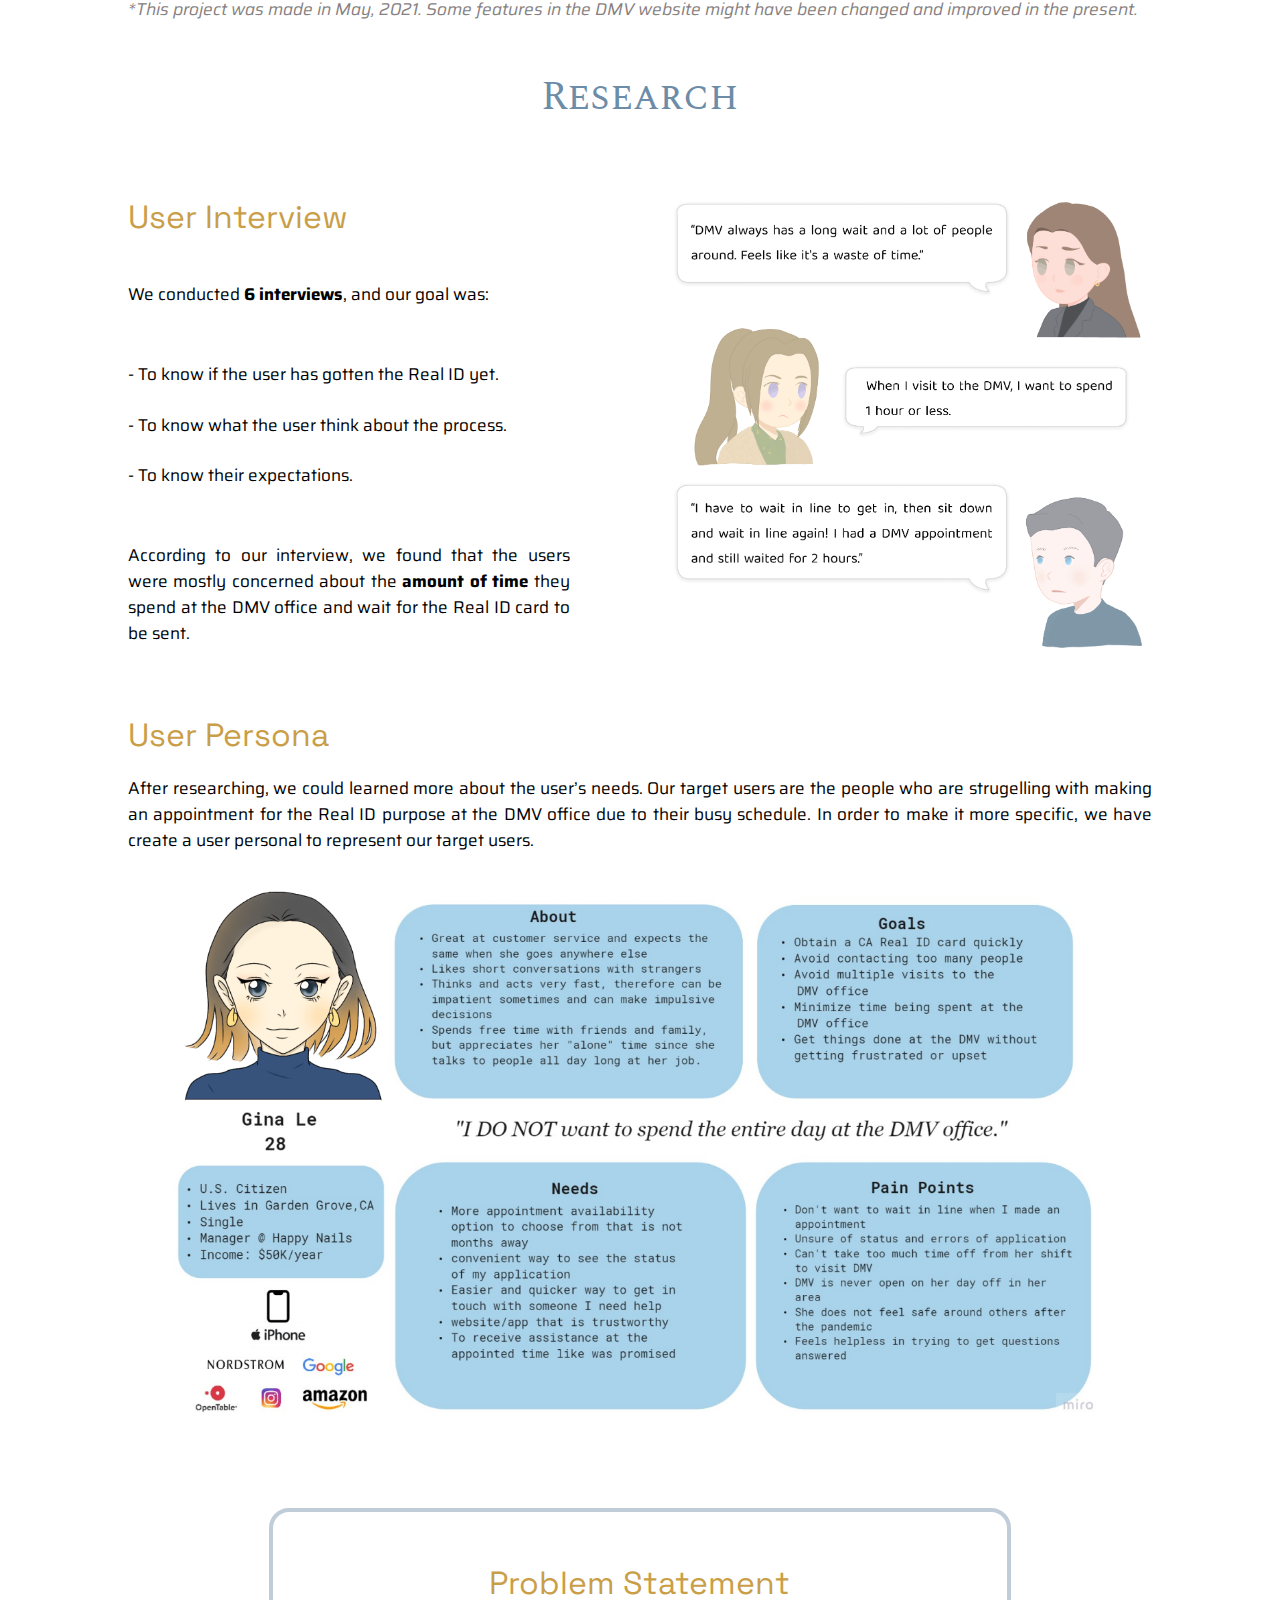
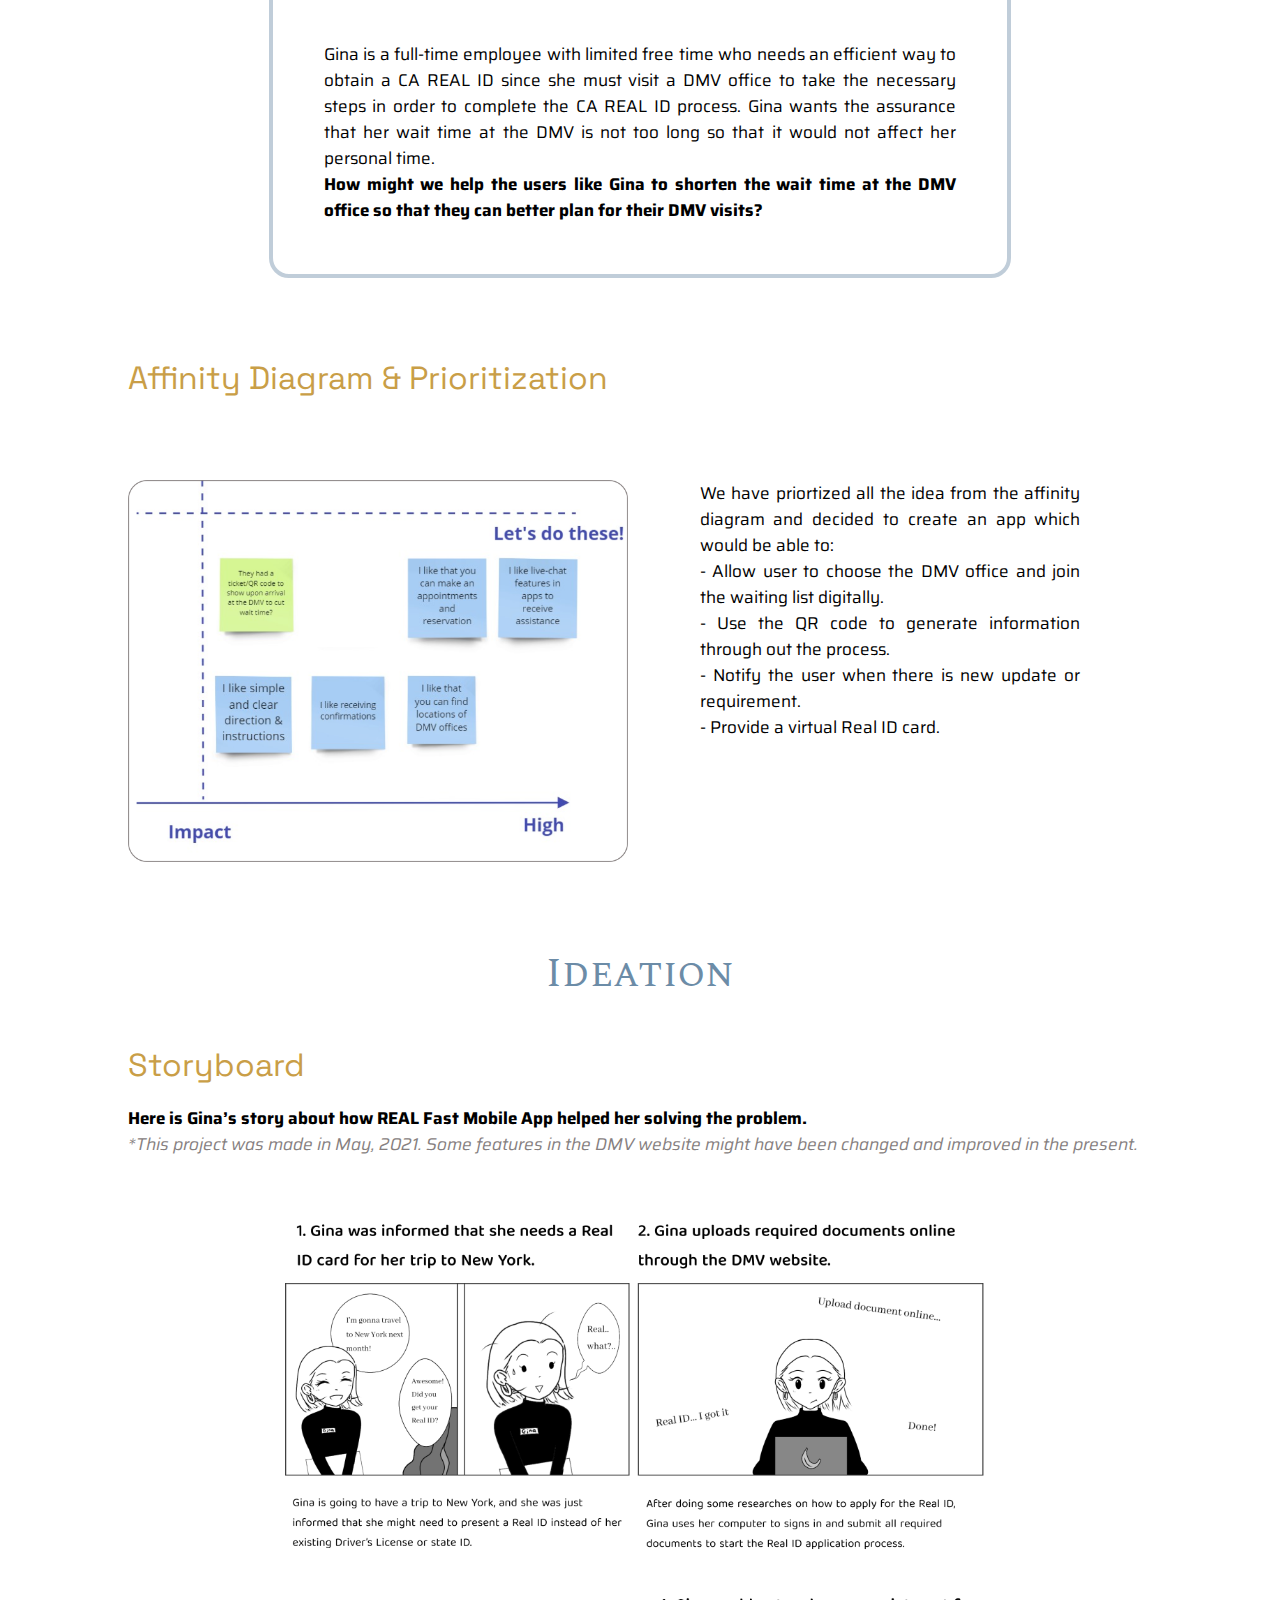
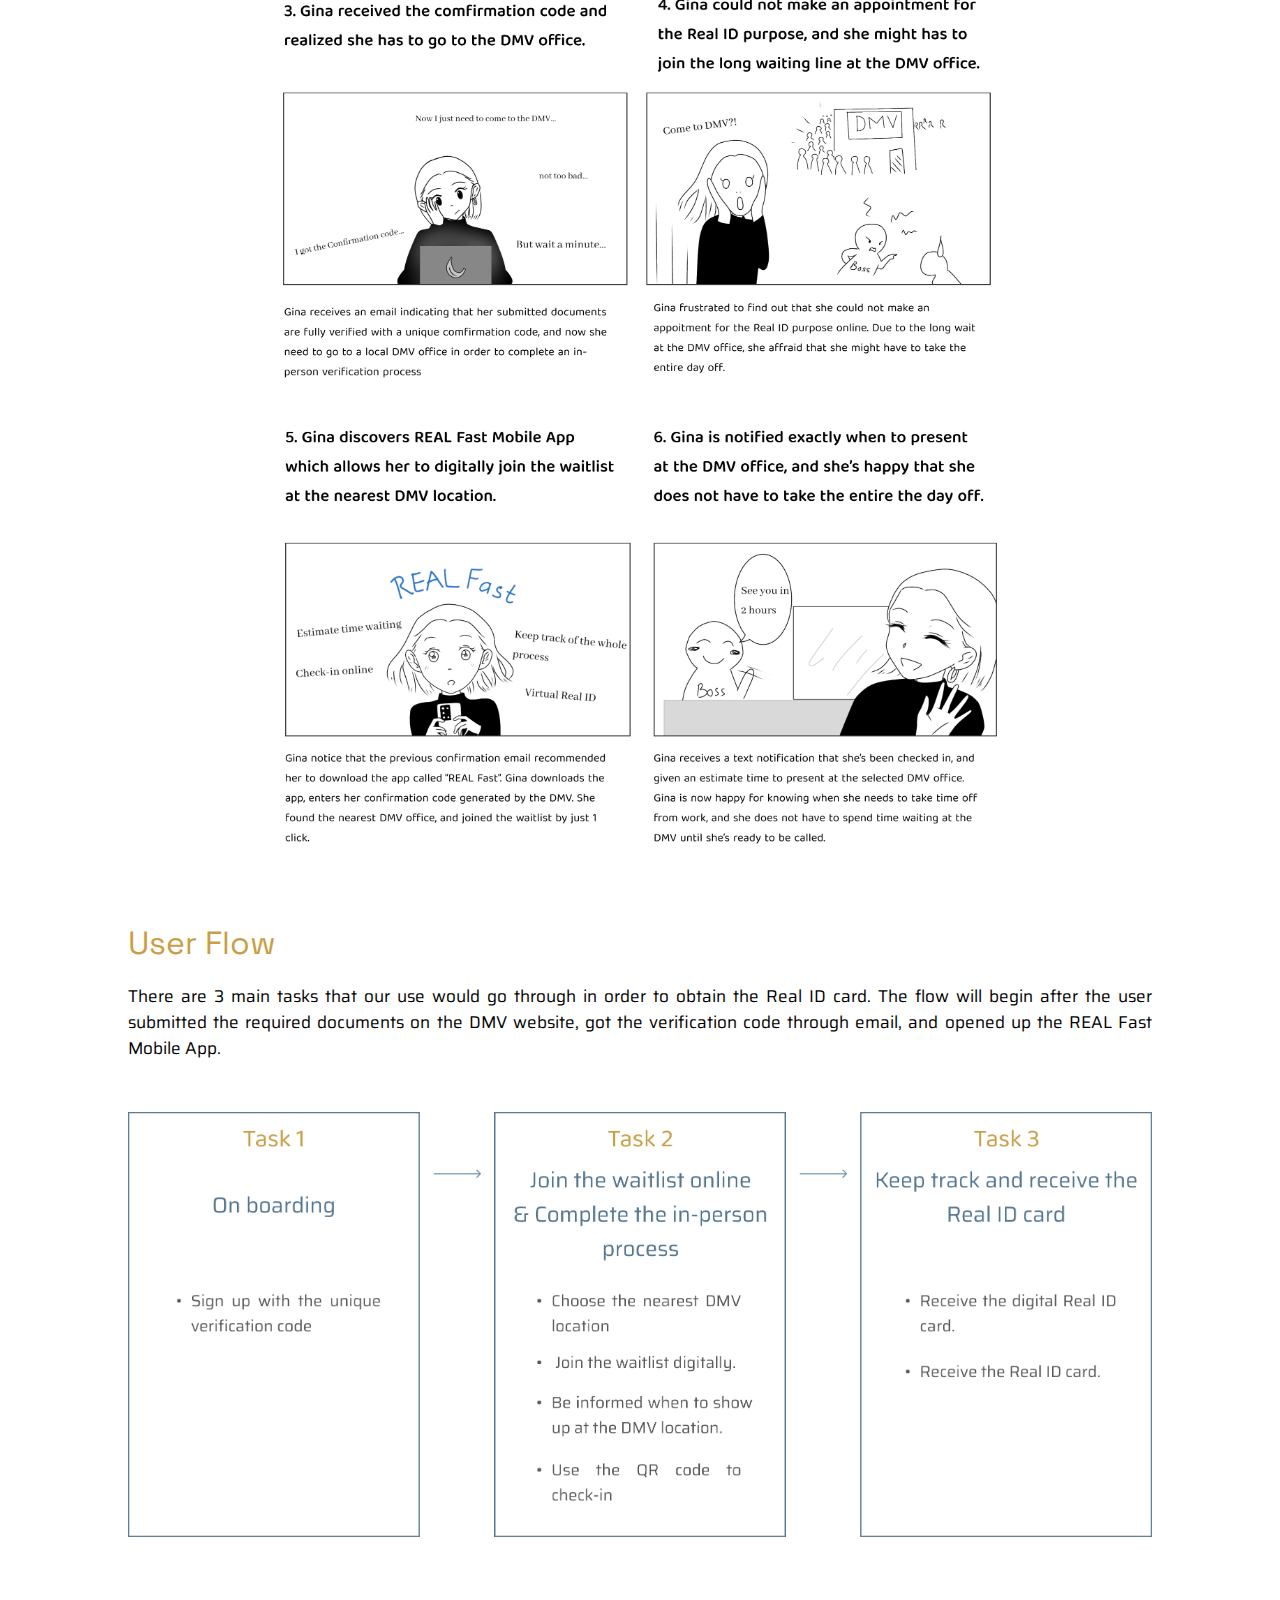
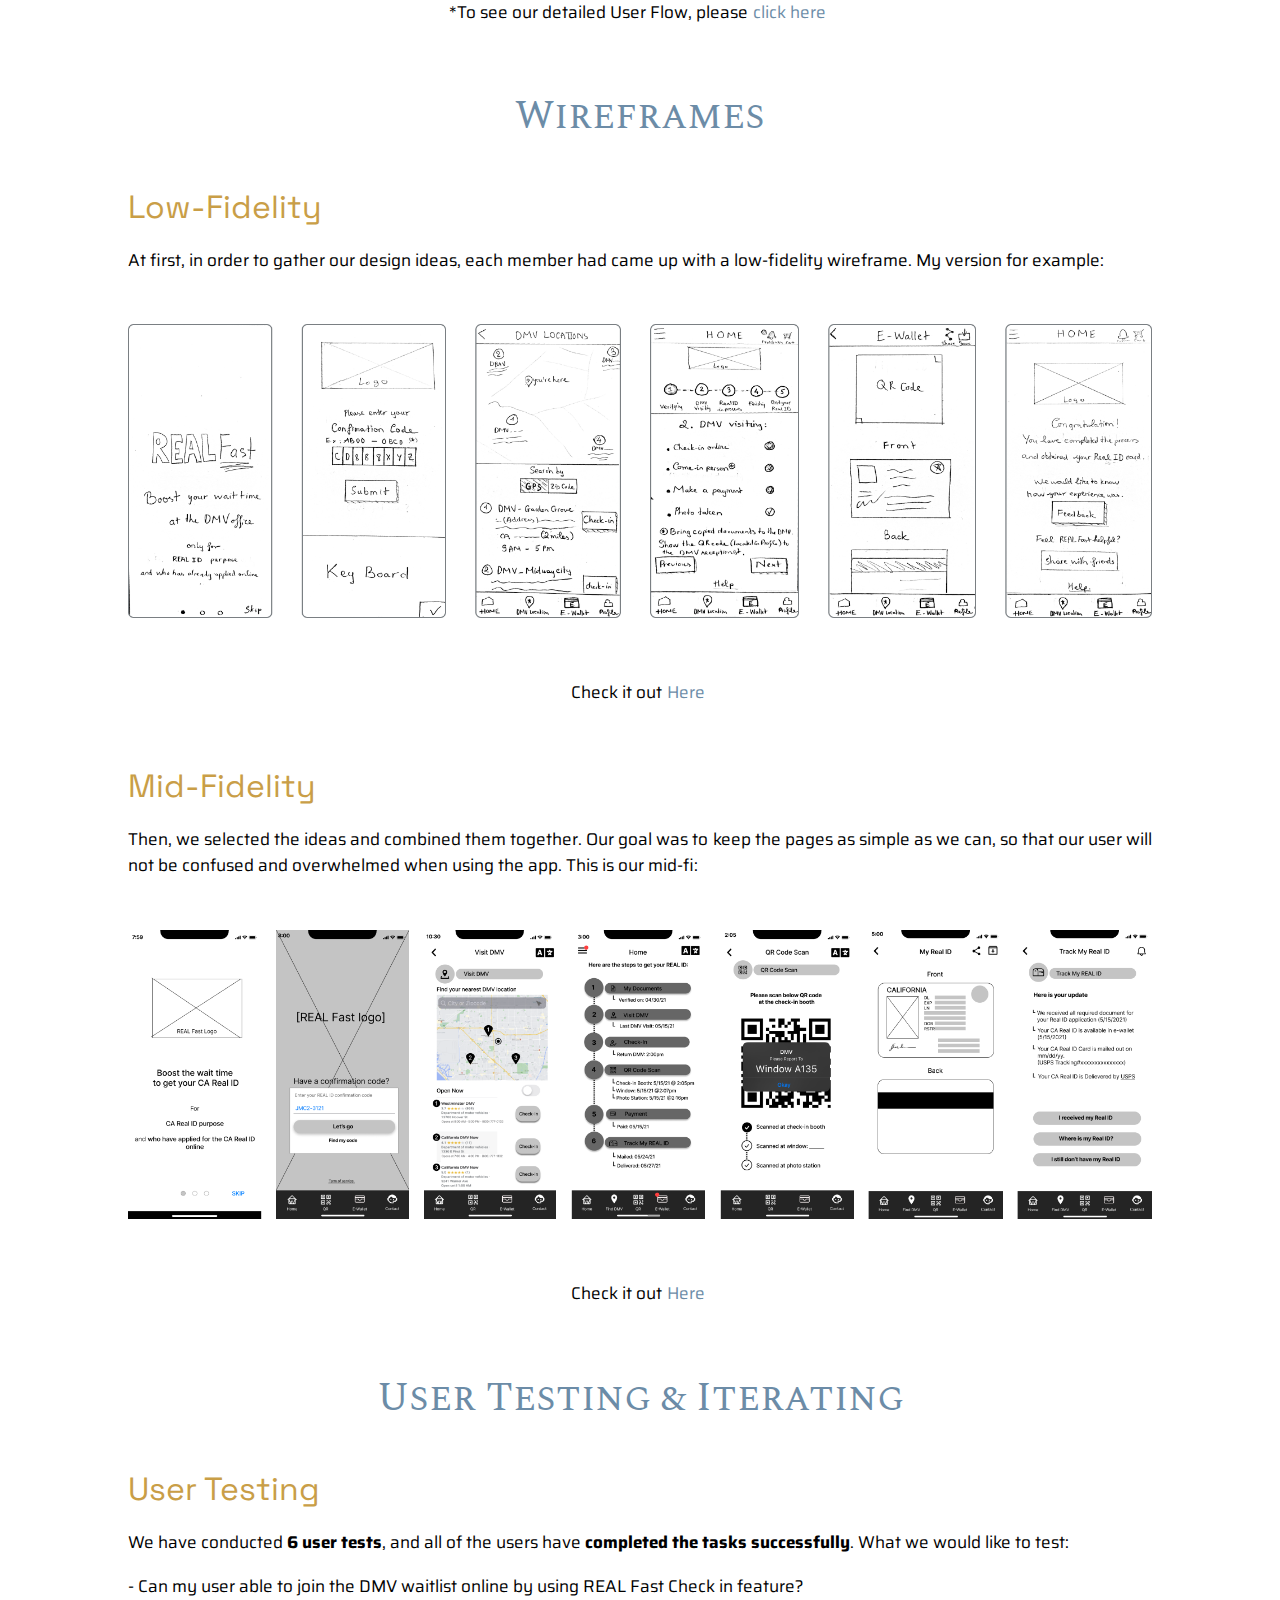
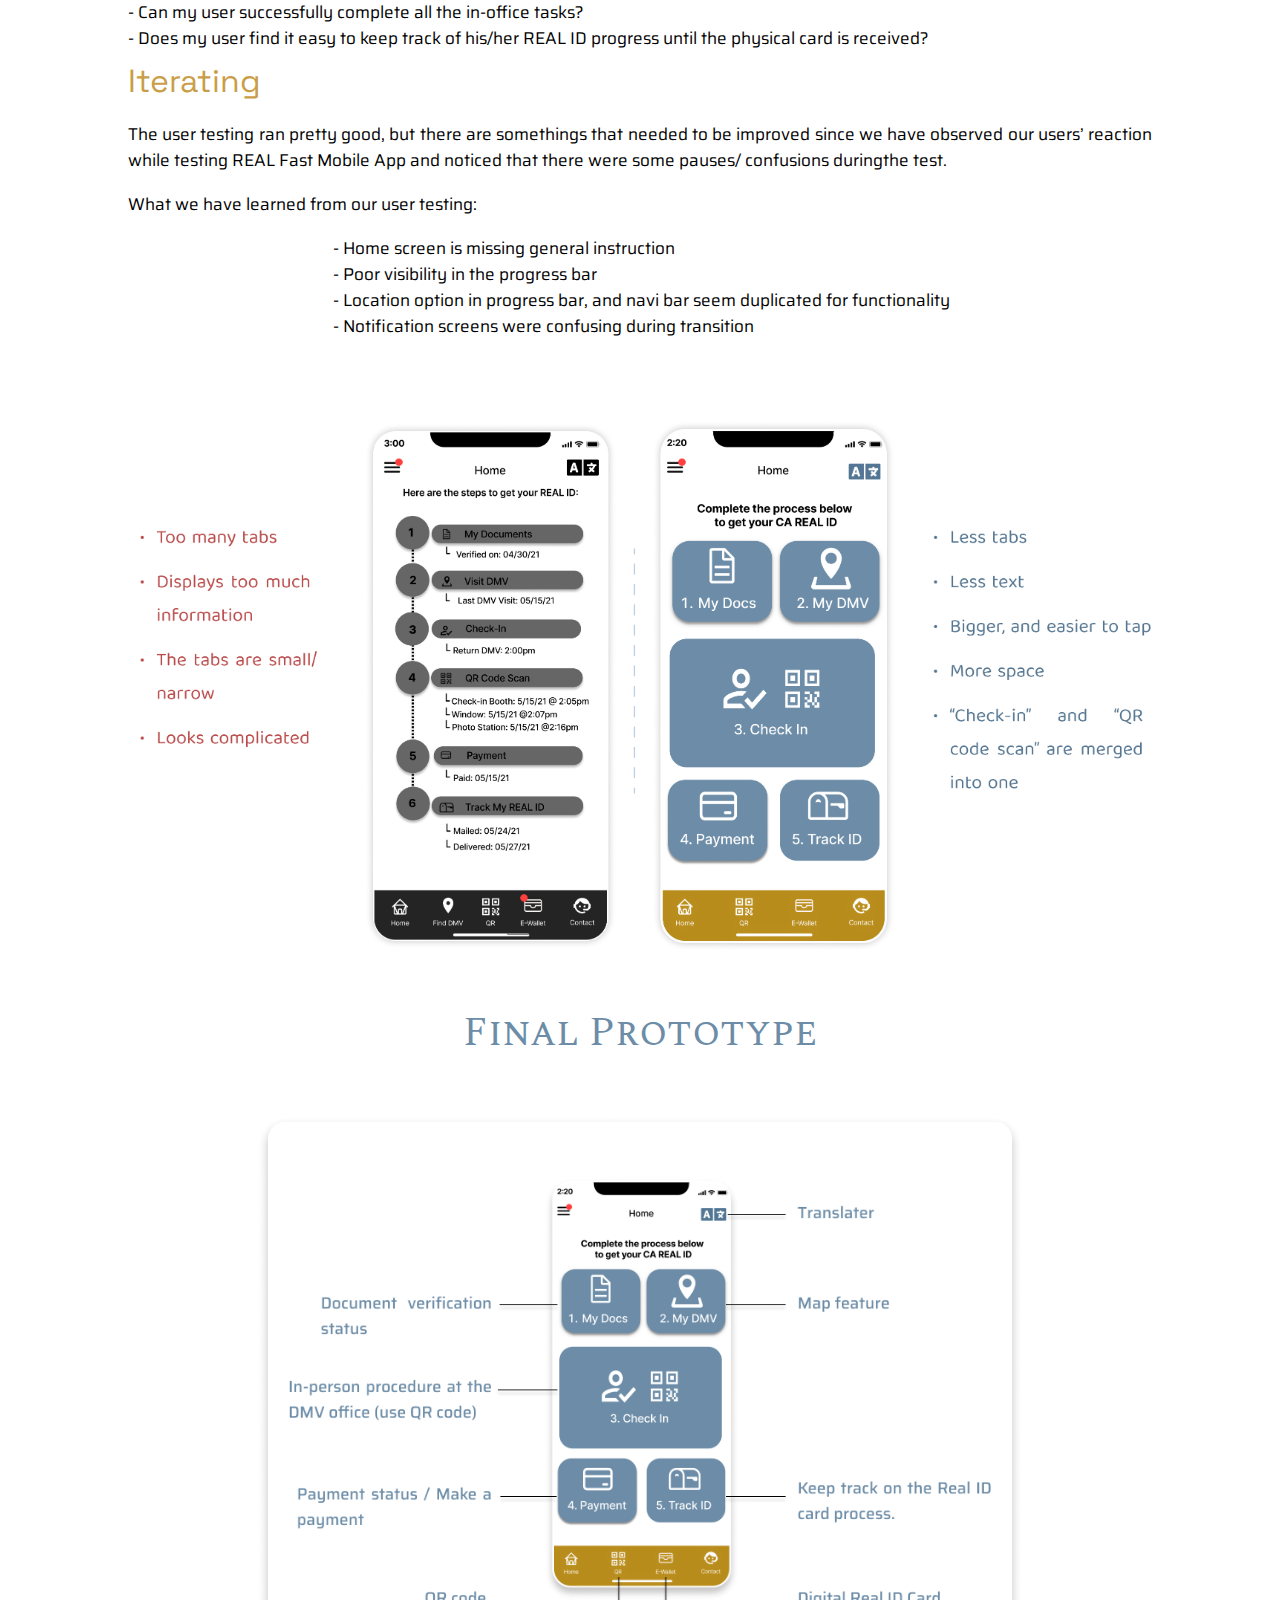
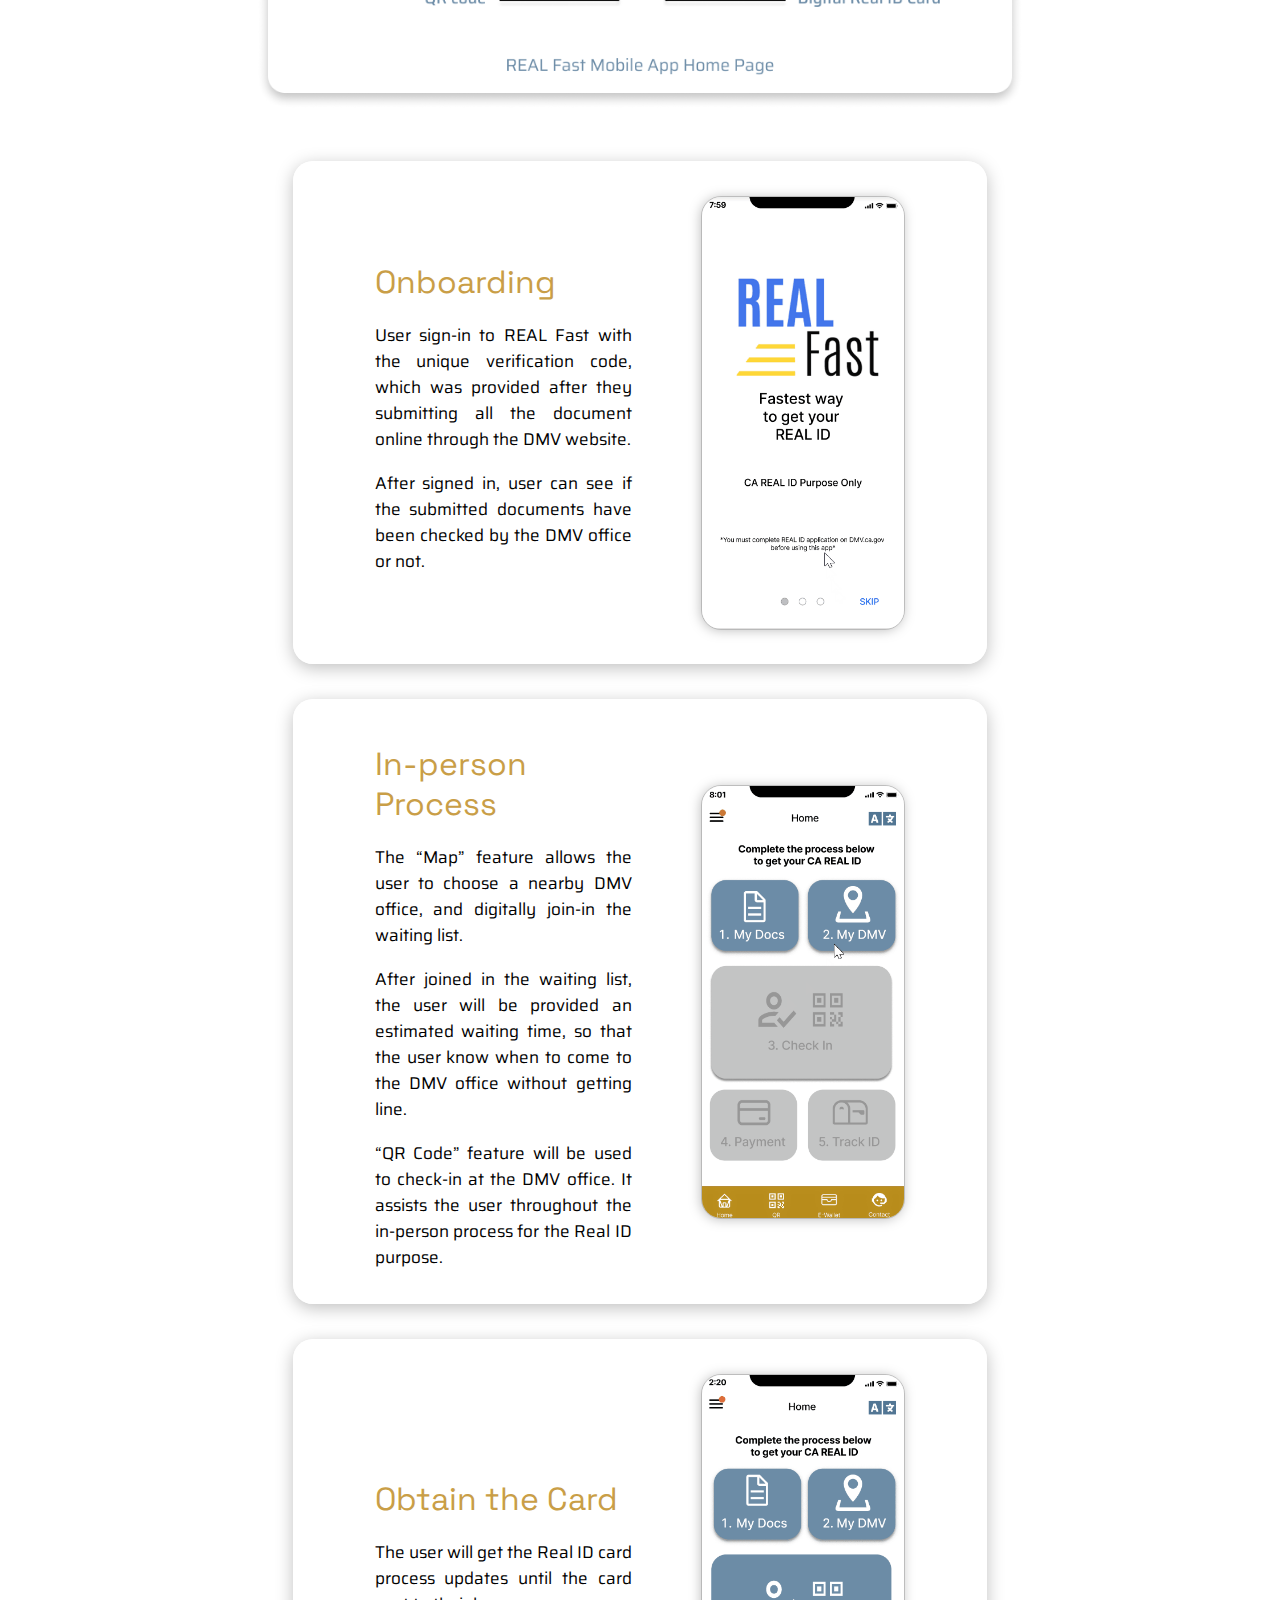
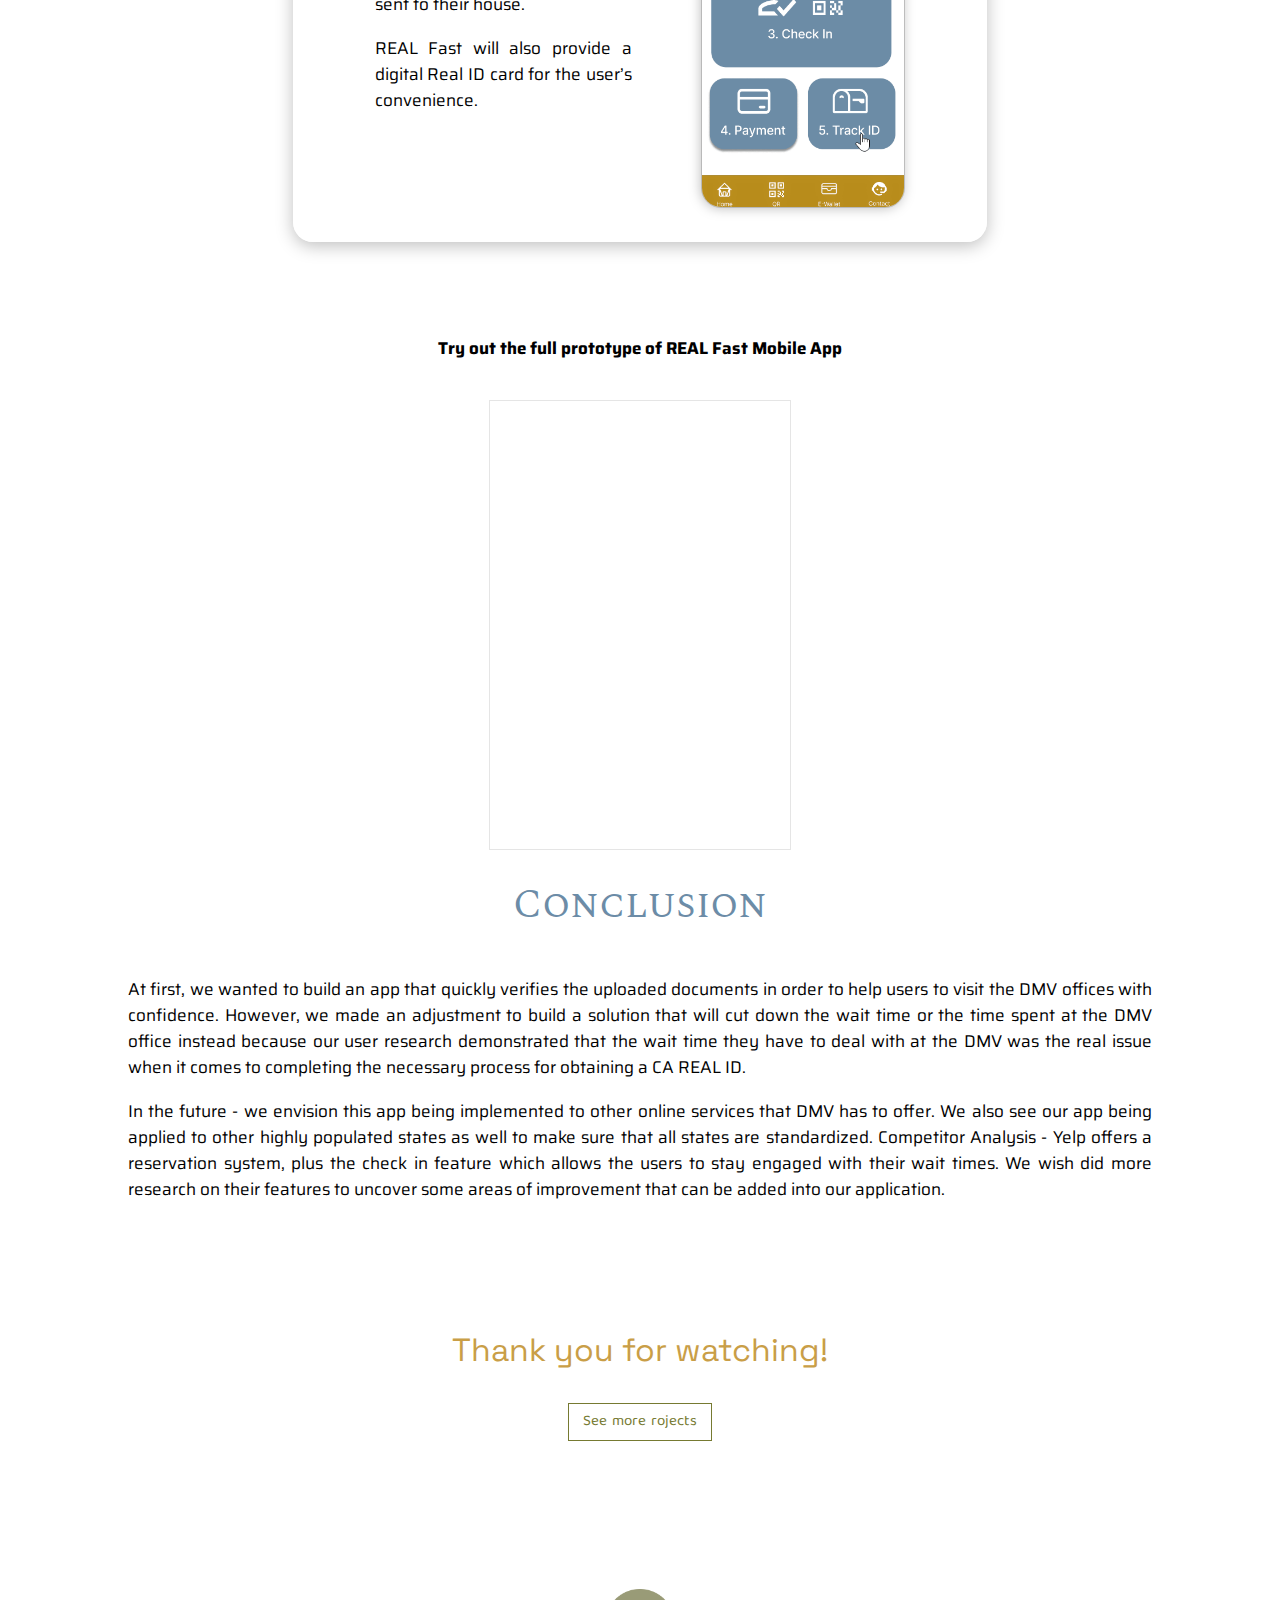
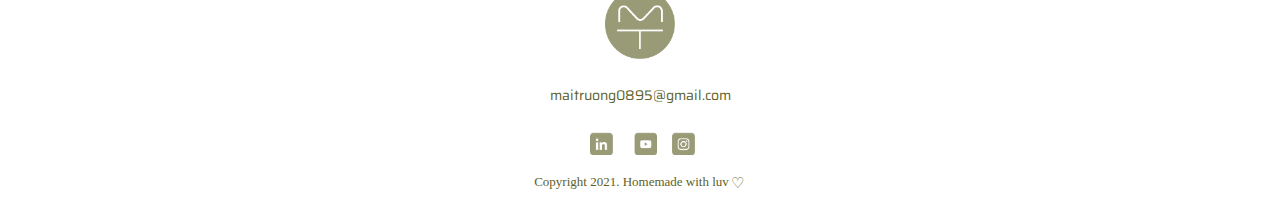
==== commit 6dc3c209: "Update Untitled-1.html" ====
--- a/Untitled-1.html
+++ b/Untitled-1.html
@@ -17,7 +17,7 @@
         <!--Header-->
         <div class="navBar">
         <div class="inline-block logo">
-                <a href="/index.html">
+                <a href="index.html">
                 <div class="logo">
                 <img class="logo1" src="images\logo1.png" alt="Home" weight="70px" height="70px">
                 <img class="logo2" src="images\logo2.png"weight="70px" height="70px">
@@ -36,7 +36,7 @@
 
         <!--Hero-->
         <div id="hero">
-            <img class="h" src="/images/hh.png" style="width: 1000px; height: auto; justify-self: center; background: transparent;">
+            <img class="h" src="images/hh.png" style="width: 1000px; height: auto; justify-self: center; background: transparent;">
             <img class="mobileHH" src="/images/mobileHH.png">
 
         </div>
@@ -49,7 +49,7 @@
 
     <!--intro-->
     <div class="casestudyIntro">
-        <img class="decoFlo" src="/images/decoflower.png">
+        <img class="decoFlo" src="images/decoflower.png">
         <p style="margin: 5px auto 5px auto;">First assigned project at UX/UI Bootcamp- UC Irvine Continuing Education           
         </p>
         <p style="margin: 5px auto;"><blue style="color:#6C8CA7 ;">Group members:</blue> Mai Truong , Carmel Dunn, Junghee Brown
@@ -61,7 +61,7 @@
         <p style="margin: 5px auto;">The team collaborated on all portions of the research, ideation, and design.
         </p>
 
-        <img src="/images/Line.png" style="width:80px; margin: 20px;">
+        <img src="images/Line.png" style="width:80px; margin: 20px;">
     </div>
 
     <!--Description-->
@@ -74,7 +74,7 @@
         </p>
         <p class="note">*This project was made in May, 2021. Some features in the DMV website might have been changed and improved in the present.</info>
         </p>
-        <img class="decoFlo" src="/images/decoflower.png">
+        <img class="decoFlo" src="images/decoflower.png">
     </div>
 
     <!--Overview-->
@@ -87,16 +87,16 @@
             <p style="text-align:justify ;">
             People live busy lives, and they cannot tolerate spending an unknown amount of time at the DMV office. Moreover, the DMV website does not allow the user to make an appoitment for Read ID purpose. This inconvience discourages the user from getting the CA Real ID card as it requires an in-person visit to the DMV office after submitting all the documents online.
             </p>
-            <img src="" style="height: 115px;">
-        </div>
-        <img class="line2" src="/images/line2.png" style="height:340px ;">
+            
+        </div>
+        <img class="line2" src="images/line2.png" style="height:340px ;">
         <div class="compare">
             <h2 style="margin: 0 auto 20px auto ;">Solution</h2>
             <p style="text-align:justify ;">
             REAL Fast mobile app allows people to <strong>digitally 
             check-in</strong> to the DMV office, esspecially for Real ID purpose. This will help them avoiding waiting around unnecessarily at the DMV office for the in-person document verification process.
             </p>
-            <img src="" style="height: 115px;">
+            
         </div>
         </div>
         <p class="note">*This project was made in May, 2021. Some features in the DMV website might have been changed and improved in the present.
@@ -125,7 +125,7 @@
             </p>
         </div>
 
-        <div> <img src="/images/interview.png" style="width:480px ;"></div>
+        <div> <img src="images/interview.png" style="width:480px ;"></div>
     </div>
 
     <!--user persona-->
@@ -133,7 +133,7 @@
     <h2>User Persona</h2>
     <p>After researching, we could learned more about the user’s needs. Our target users are the people who are strugelling with making an appointment for the Real ID purpose at the DMV office due to their busy schedule. In order to make it more specific, we have create a user personal to represent our target users.
     </p>
-    <img class="gina" src="/images/persona.png" >
+    <img class="gina" src="images/persona.png" >
     </div>
     
     <!--Problem Statement-->
@@ -150,7 +150,7 @@
     <div id="diagram">
     <h2>Affinity Diagram & Prioritization</h2>
         <div class="diagram">
-            <img class="diagramImg" src="/images/diagram.png" alt="Prioritization Diagram">
+            <img class="diagramImg" src="images/diagram.png" alt="Prioritization Diagram">
             <div class="diagramText">
                 <p>
                     We have priortized all the idea from the affinity diagram and decided to create an app which would be able to:
@@ -173,7 +173,7 @@
         <p class="note">
             *This project was made in May, 2021. Some features in the DMV website might have been changed and improved in the present.
         </p>
-        <img class="story" src="/images/story.png" alt="Gina's Story">
+        <img class="story" src="images/story.png" alt="Gina's Story">
     </div>
 
     <!--User Flow-->
@@ -181,7 +181,7 @@
         <h2>User Flow</h2>
         <p>There are 3 main tasks that our use would go through in order to obtain the Real ID card. The flow will begin after the user submitted the required documents on the DMV website, got the verification code through email, and opened up the REAL Fast Mobile App.
         </p>
-        <img class="task" src="/images/flow.png" alt="Tasks">
+        <img class="task" src="images/flow.png" alt="Tasks">
         <p class="links">*To see our detailed User Flow, please <a href="https://miro.com/app/board/o9J_lCXrWco=/?moveToWidget=3074457359852179757&cot=14">
             click here</a></p>
     </div>
@@ -193,14 +193,14 @@
         <p>
         At first, in order to gather our design ideas, each member had came up with a low-fidelity wireframe. My version for example: 
         </p>
-        <img class="task" src="/images/sketch.png" alt="Lo-fi">
+        <img class="task" src="images/sketch.png" alt="Lo-fi">
         <p class="links">Check it out <a href="https://maitruong31257.invisionapp.com/console/share/7B2O3LRDJX/657935210">
         Here</a></p>
 
     <h2>Mid-Fidelity</h2>
         <p>Then, we selected the ideas and combined them together. Our goal was to keep the pages as simple as we can, so that our user will not be confused and overwhelmed when using the app. This is our mid-fi: 
         </p>
-        <img class="task" src="/images/lo-fi.png" alt="mid-fi">
+        <img class="task" src="images/lo-fi.png" alt="mid-fi">
         <p class="links">Check it out <a href="https://www.figma.com/proto/GdbHP4AUUOaG1iRHPOCnAV/REAL-Fast-Wireframe---Group-Project?page-id=0%3A1&node-id=204%3A5&viewport=-1027%2C-374%2C0.13&scaling=scale-down&starting-point-node-id=23%3A7469">
         Here</a></p>
     </div>
@@ -230,14 +230,14 @@
             <p>- Location option in progress bar, and navi bar seem duplicated for functionality</p>
             <p>- Notification screens were confusing during transition</p>
            </div>
-            <img class="task" src="/images/iterate.png" alt="Iterated"> 
+            <img class="task" src="images/iterate.png" alt="Iterated"> 
         
     </div>
 
     <!--Final Prototype-->
     <h3 class="phase">Final Prototype</h3>
     <div id="storyboard">
-    <img class="task" src="/images/homepage.png" alt="Homepage Analysis" style="width:75%;">
+    <img class="task" src="images/homepage.png" alt="Homepage Analysis" style="width:75%;">
     </div>
 
     <section id="hifiGrid">
@@ -249,7 +249,7 @@
                    <br> 
                 <p>After signed in, user can see if the submitted documents have been checked by the DMV office or not. </p>
             </div>
-            <img class="gifs" src="/images/onboarding.gif" style="height:434px;">
+            <img class="gifs" src="images/onboarding.gif" style="height:434px;">
         </div>
 
         <div class="gridItem">
@@ -261,7 +261,7 @@
                        <br>
                     <p>“QR Code” feature will be used to check-in at the DMV office. It assists the user throughout the in-person process for the Real ID purpose.</p>
                 </div>
-                <img class="gifs" src="/images/gif2.gif" style="height:434px;">
+                <img class="gifs" src="images/gif2.gif" style="height:434px;">
         </div>
 
             <div class="gridItem">
@@ -271,7 +271,7 @@
                            <br> 
                         <p>REAL Fast will also provide a digital Real ID card for the user’s convenience. </p>
                     </div>
-                    <img class="gifs" src="/images/gif3.gif" style="height:434px;">
+                    <img class="gifs" src="images/gif3.gif" style="height:434px;">
             </div>
         
 
@@ -310,7 +310,7 @@
     <!--Footer-->
     <footer>
         <div id="footer">
-                <img src="/images/footerLogo.png" alt="Home" 
+                <img src="images/footerLogo.png" alt="Home" 
                 style="width: 70px; height: 70px; margin: 1% auto;">
                 
                     <p style=" font-family: 'Saira'; font-style: normal; font-weight: 400; font-size: 14px;
@@ -322,12 +322,12 @@
                 
                 <div class="socialApp">
                     <a href="https://www.linkedin.com/in/maitruong-08/">
-                        <img src="/images/linkedin.png" alt="My Linkedin" style=" width: 23px;
+                        <img src="images/linkedin.png" alt="My Linkedin" style=" width: 23px;
                     height: 23px;">
                     </a>
-                    <img src="/images/youtube.png" alt="My Youtube"style=" width: 23px;
+                    <img src="images/youtube.png" alt="My Youtube"style=" width: 23px;
                     height: 23px;">
-                    <img src="/images/instagram.png" alt="My Instagram"style=" width: 23px;
+                    <img src="images/instagram.png" alt="My Instagram"style=" width: 23px;
                     height: 23px; ">
                 </div>
         
@@ -343,4 +343,4 @@
         <script src="./js"></script>
             </body>
             <link rel="stylesheet" href="https://cdnjs.cloudflare.com/ajax/libs/font-awesome/4.7.0/css/font-awesome.min.css">
-        </html>+        </html>
